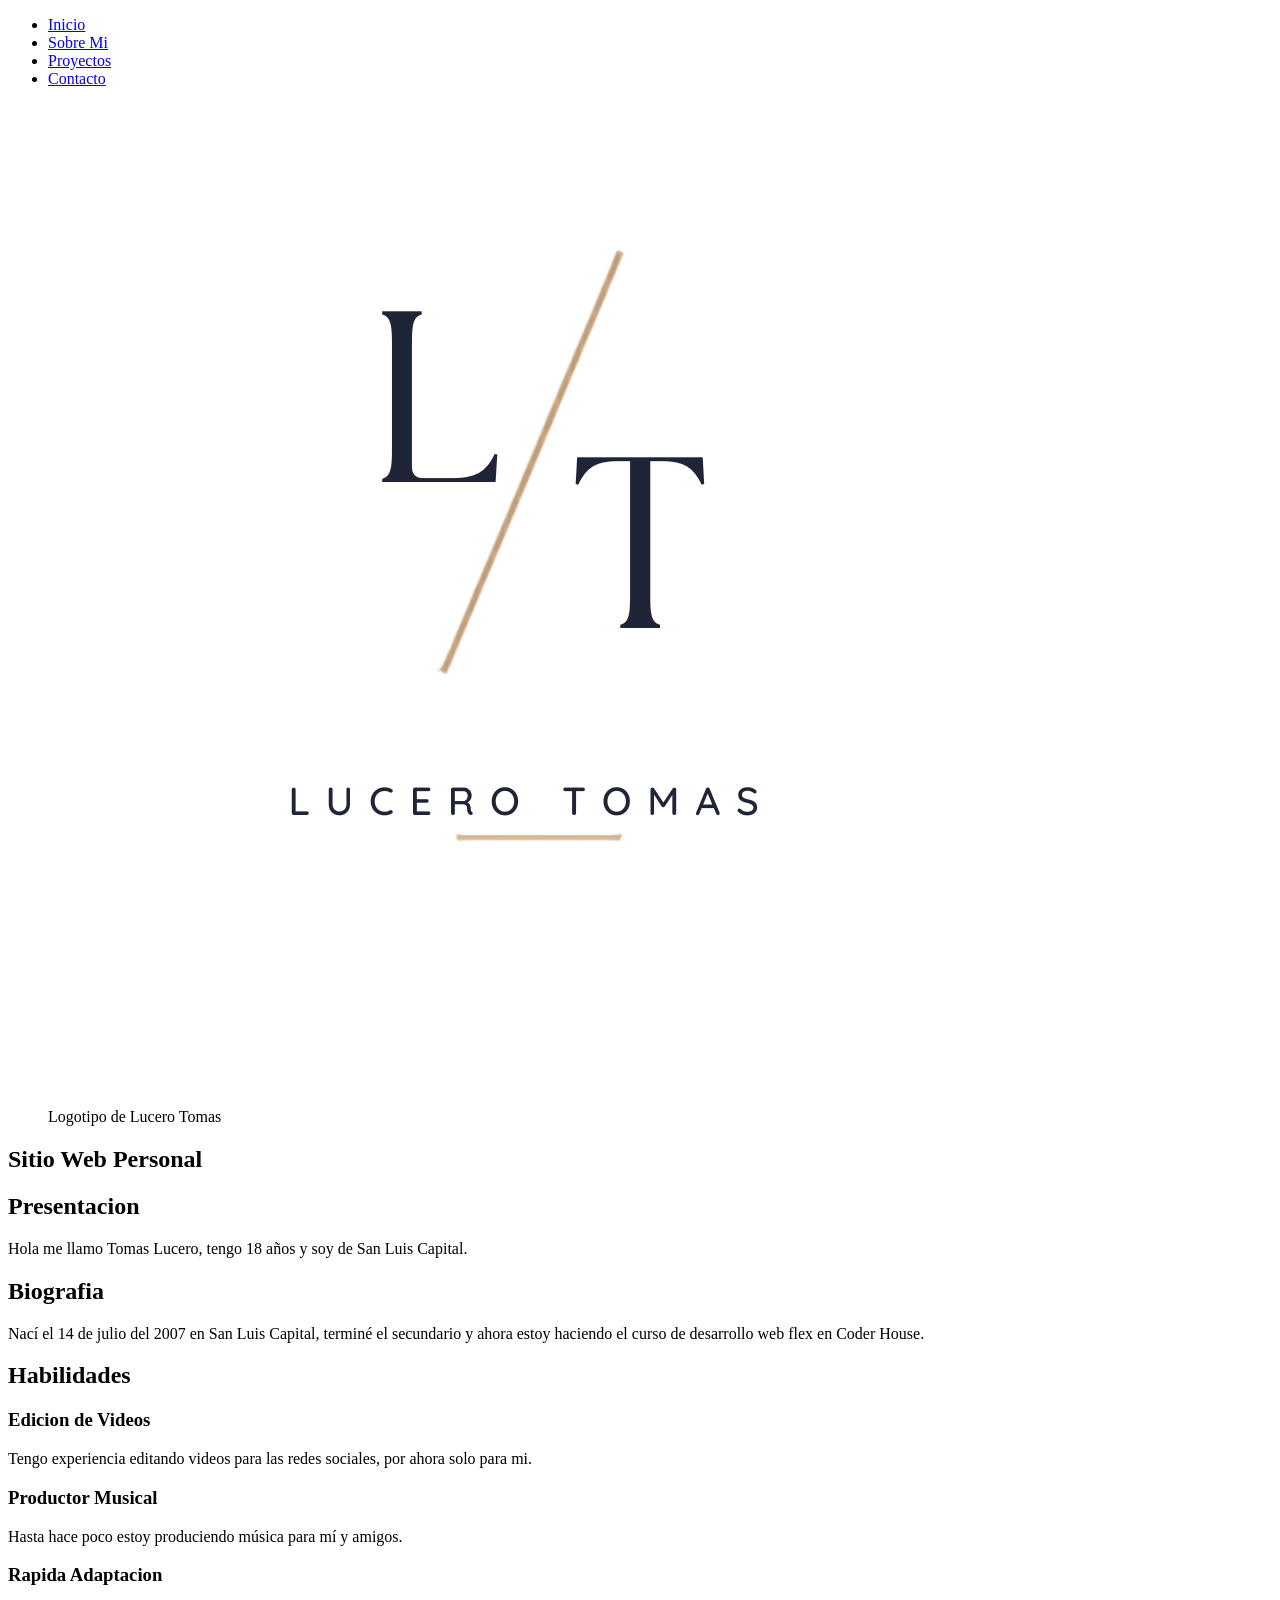
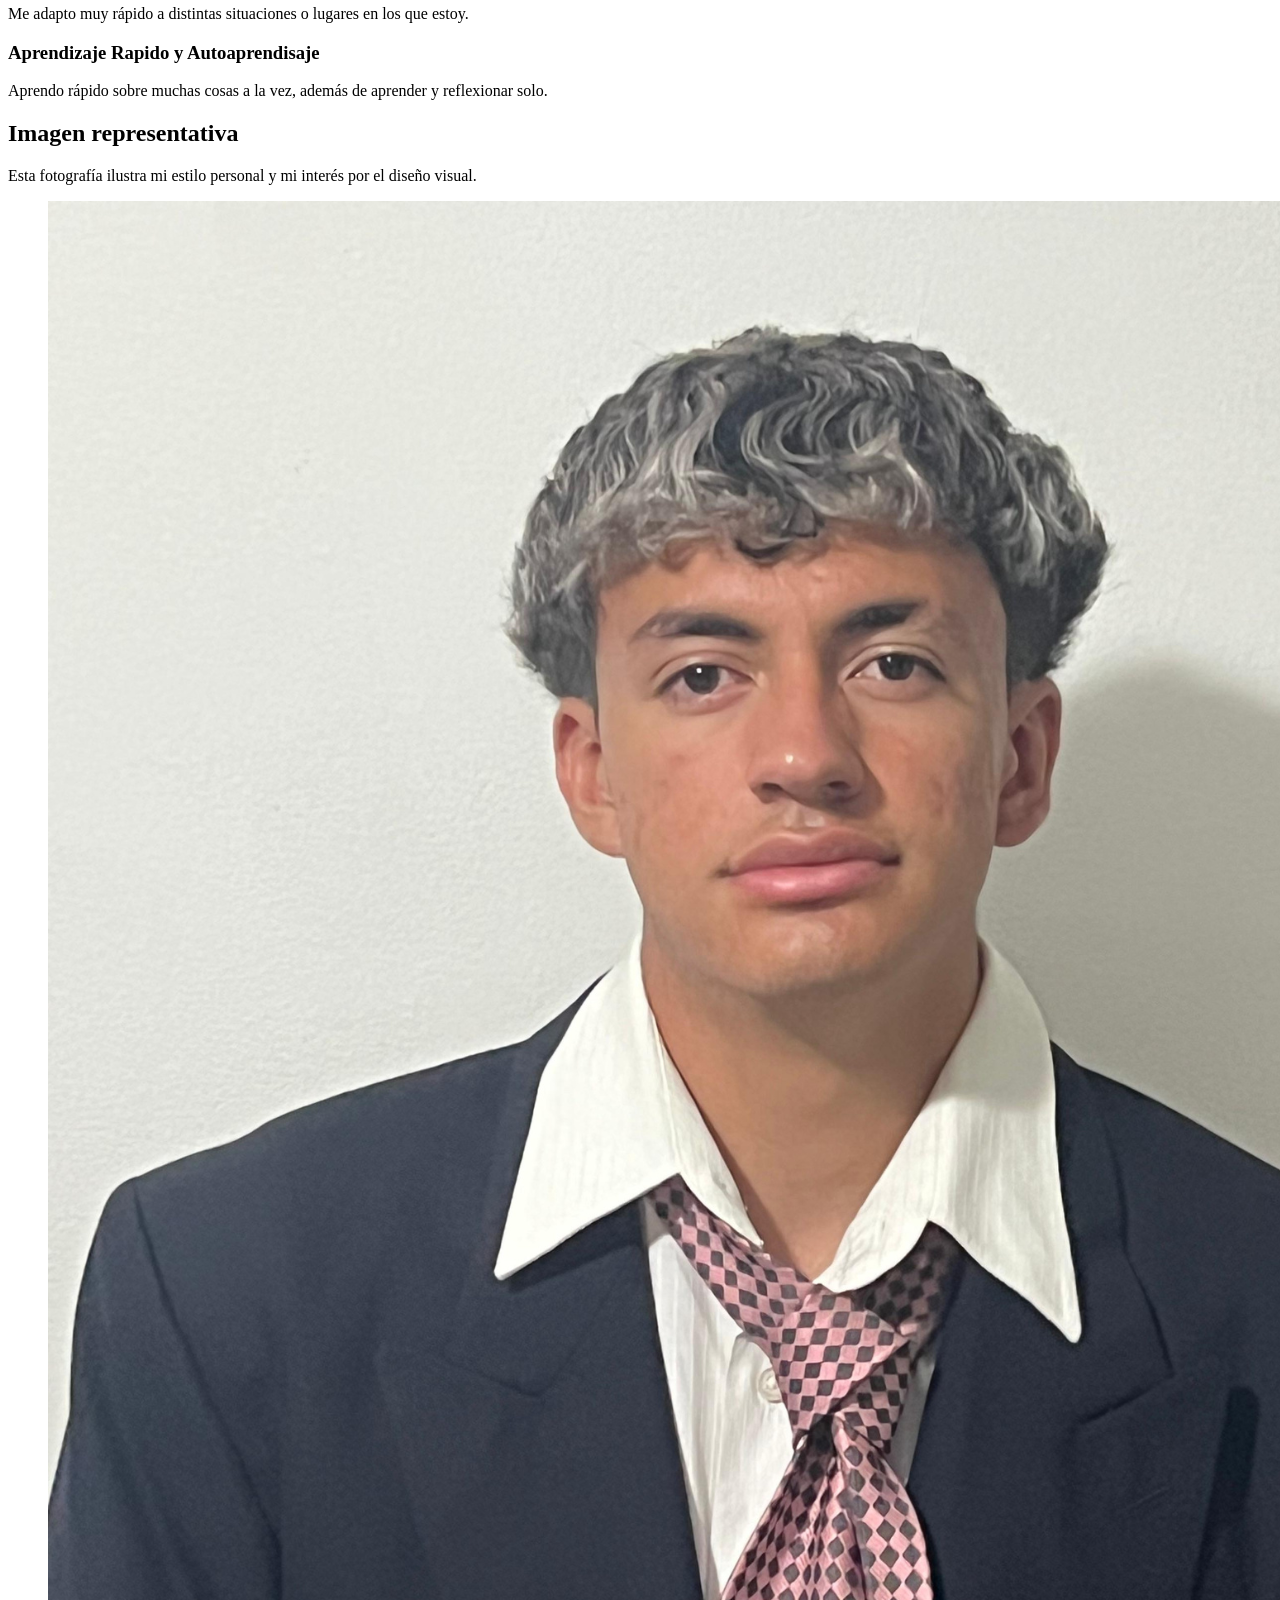
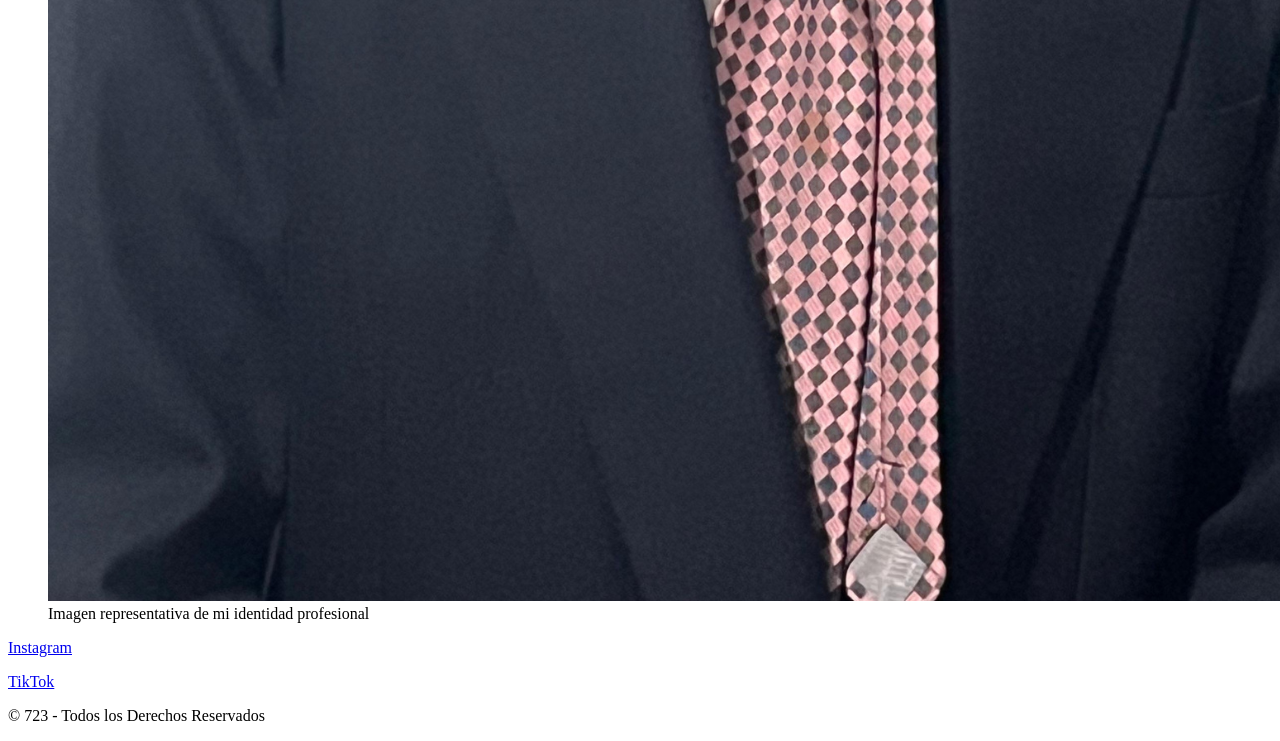
==== index.html @ db15553a "quinto commit" ====
<!DOCTYPE html>
<html lang="en">
<head>
    <meta charset="UTF-8">
    <meta name="viewport" content="width=device-width, initial-scale=1.0">
    <title>Portfolio</title>
    <link rel="stylesheet" href="css/style.css">
</head>
<body>
  <header class="site-header">
    <nav class="site-nav">
      <ul class="nav-list">
        <li><a href="pages/inicio.html">Inicio</a></li>
        <li><a href="pages/sobre-mi.html">Sobre Mi</a></li>
        <li><a href="pages/proyectos.html">Proyectos</a></li>
        <li><a href="pages/contacto.html">Contacto</a></li>
      </ul>
    </nav>
    <figure>
      <img src="assets/L.png" alt="Logotipo de una L y una T con texto Lucero Tomas">
      <figcaption>Logotipo de Lucero Tomas</figcaption>
    </figure>
  </header>
  <main>
    <section class="section section-intro">
      <h1>Sitio Web Personal</h1>
      <article>
        <h2>Presentacion</h2>
        <p>Hola me llamo Tomas Lucero, tengo 18 años y soy de San Luis Capital.</p>
      </article>
    </section>
    <section class="section section-biografia">
      <h2>Biografia</h2>
      <p>Nací el 14 de julio del 2007 en San Luis Capital, terminé el secundario y ahora estoy haciendo el curso de desarrollo web flex en Coder House.</p>
    </section>
    <section class="section section-habilidades">
      <h2>Habilidades</h2>
      <h3>Edicion de Videos</h3>
      <p>Tengo experiencia editando videos para las redes sociales, por ahora solo para mi.</p>
      <h3>Productor Musical</h3>
      <p>Hasta hace poco estoy produciendo música para mí y amigos.</p>
      <h3>Rapida Adaptacion</h3>
      <p>Me adapto muy rápido a distintas situaciones o lugares en los que estoy.</p>
      <h3>Aprendizaje Rapido y Autoaprendisaje</h3>
      <p>Aprendo rápido sobre muchas cosas a la vez, además de aprender y reflexionar solo.</p>
    </section>
    <section class="section section-image">
      <article>
        <h2>Imagen representativa</h2>
        <p>Esta fotografía ilustra mi estilo personal y mi interés por el diseño visual.</p>
      </article>
      <figure>
        <img src="assets/Black and White Minimalist Corporate Resume (1).png" alt="Fotografía representativa de perfil profesional">
        <figcaption>Imagen representativa de mi identidad profesional</figcaption>
      </figure>
    </section>
  </main>
  <footer>
    <p><a href="https://www.instagram.com/tomillucero/" target="_blank">Instagram</a></p>
    <p><a href="https://www.tiktok.com/@zeetaka_" target="_blank">TikTok</a></p>
    <p>&copy; 723 - Todos los Derechos Reservados</p>
  </footer>
</body>
</html>
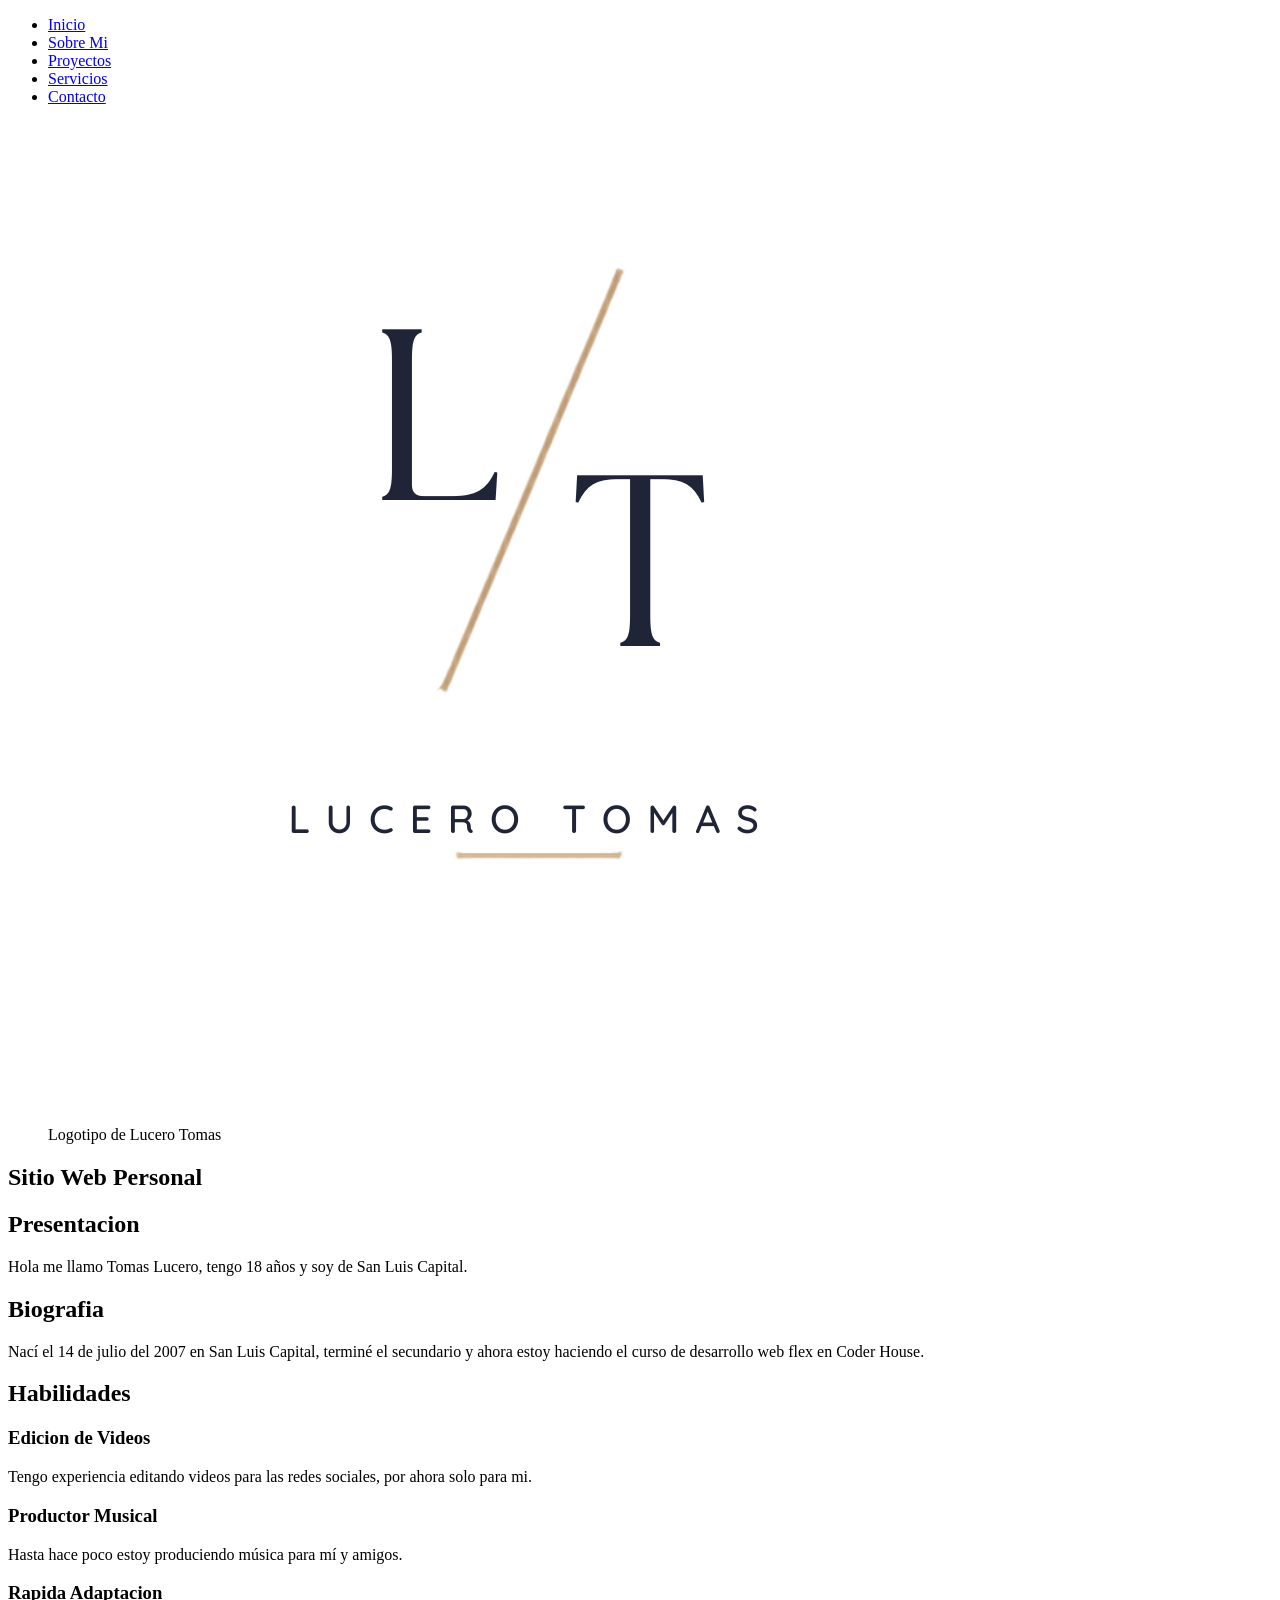
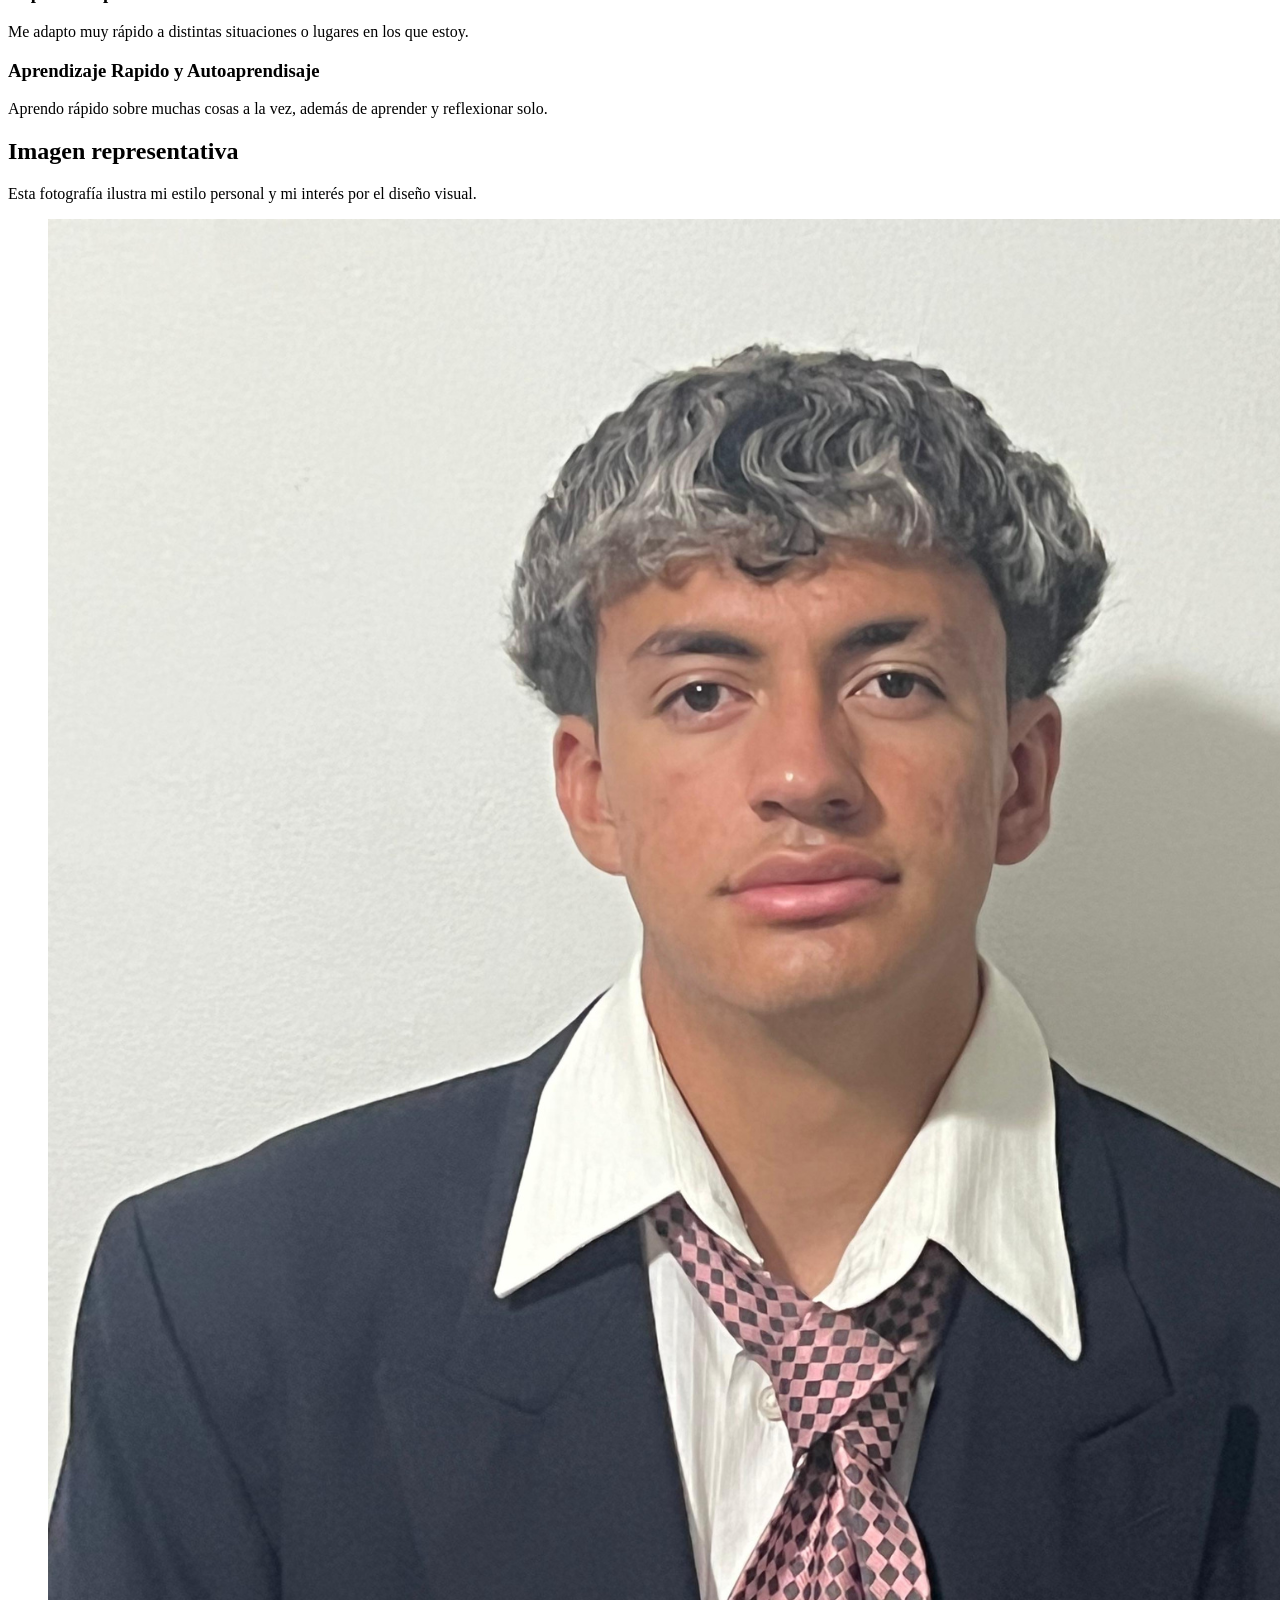
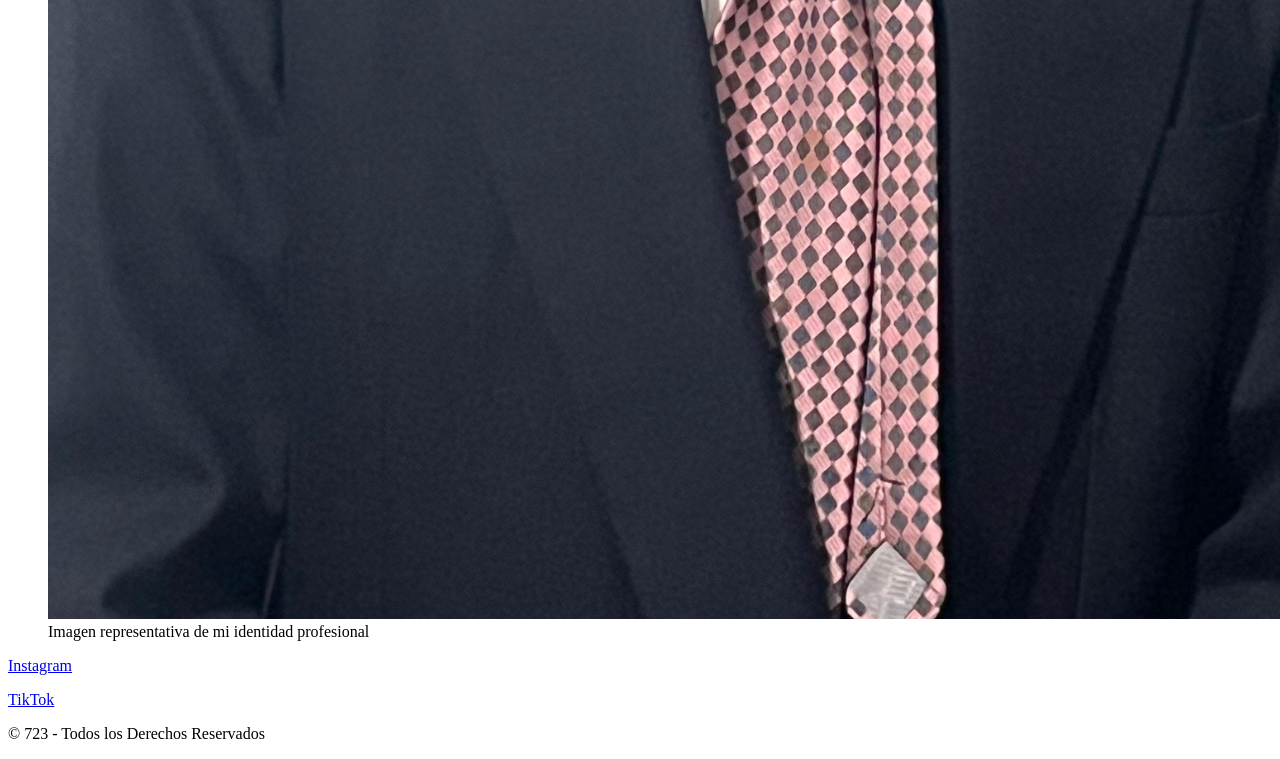
==== commit f248578e: "Sexto commit" ====
--- a/index.html
+++ b/index.html
@@ -1,5 +1,5 @@
 <!DOCTYPE html>
-<html lang="en">
+<html lang="es">
 <head>
     <meta charset="UTF-8">
     <meta name="viewport" content="width=device-width, initial-scale=1.0">
@@ -13,6 +13,7 @@
         <li><a href="pages/inicio.html">Inicio</a></li>
         <li><a href="pages/sobre-mi.html">Sobre Mi</a></li>
         <li><a href="pages/proyectos.html">Proyectos</a></li>
+        <li><a href="pages/servicios.html">Servicios</a></li>
         <li><a href="pages/contacto.html">Contacto</a></li>
       </ul>
     </nav>
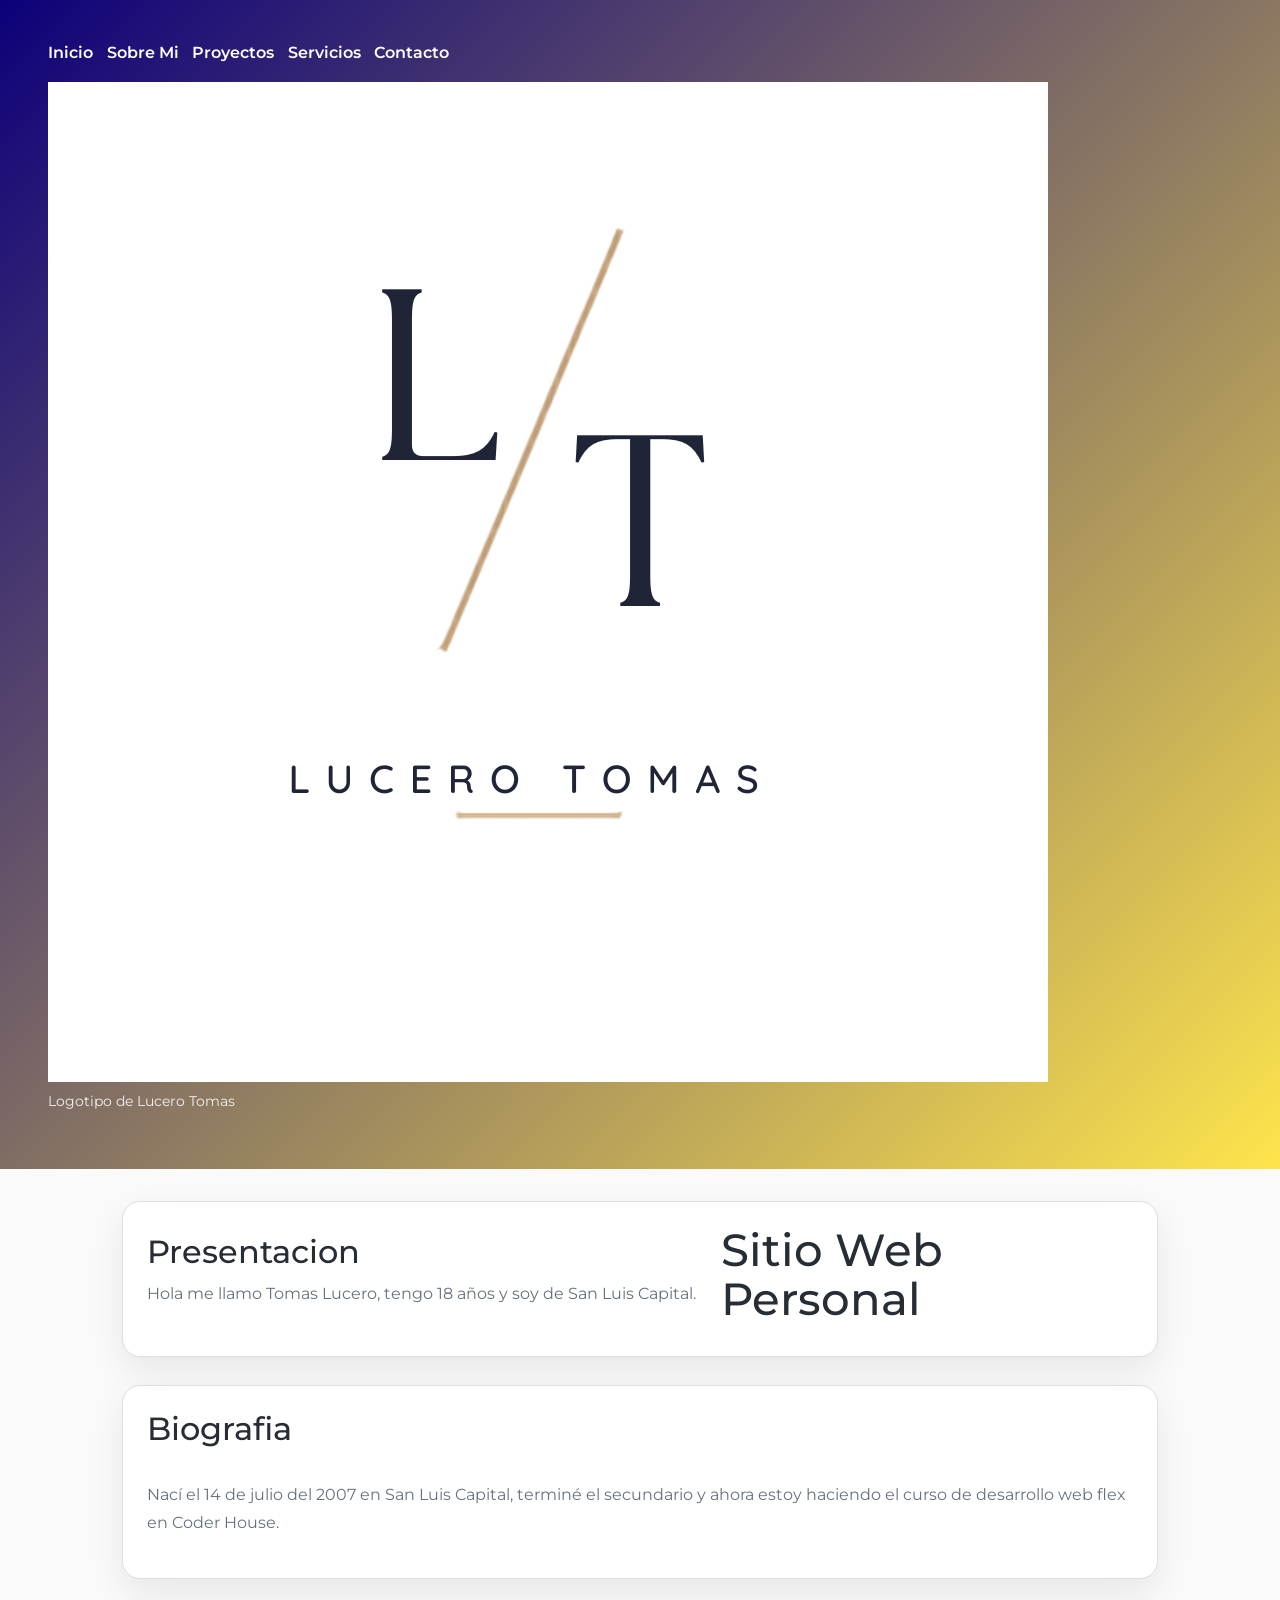
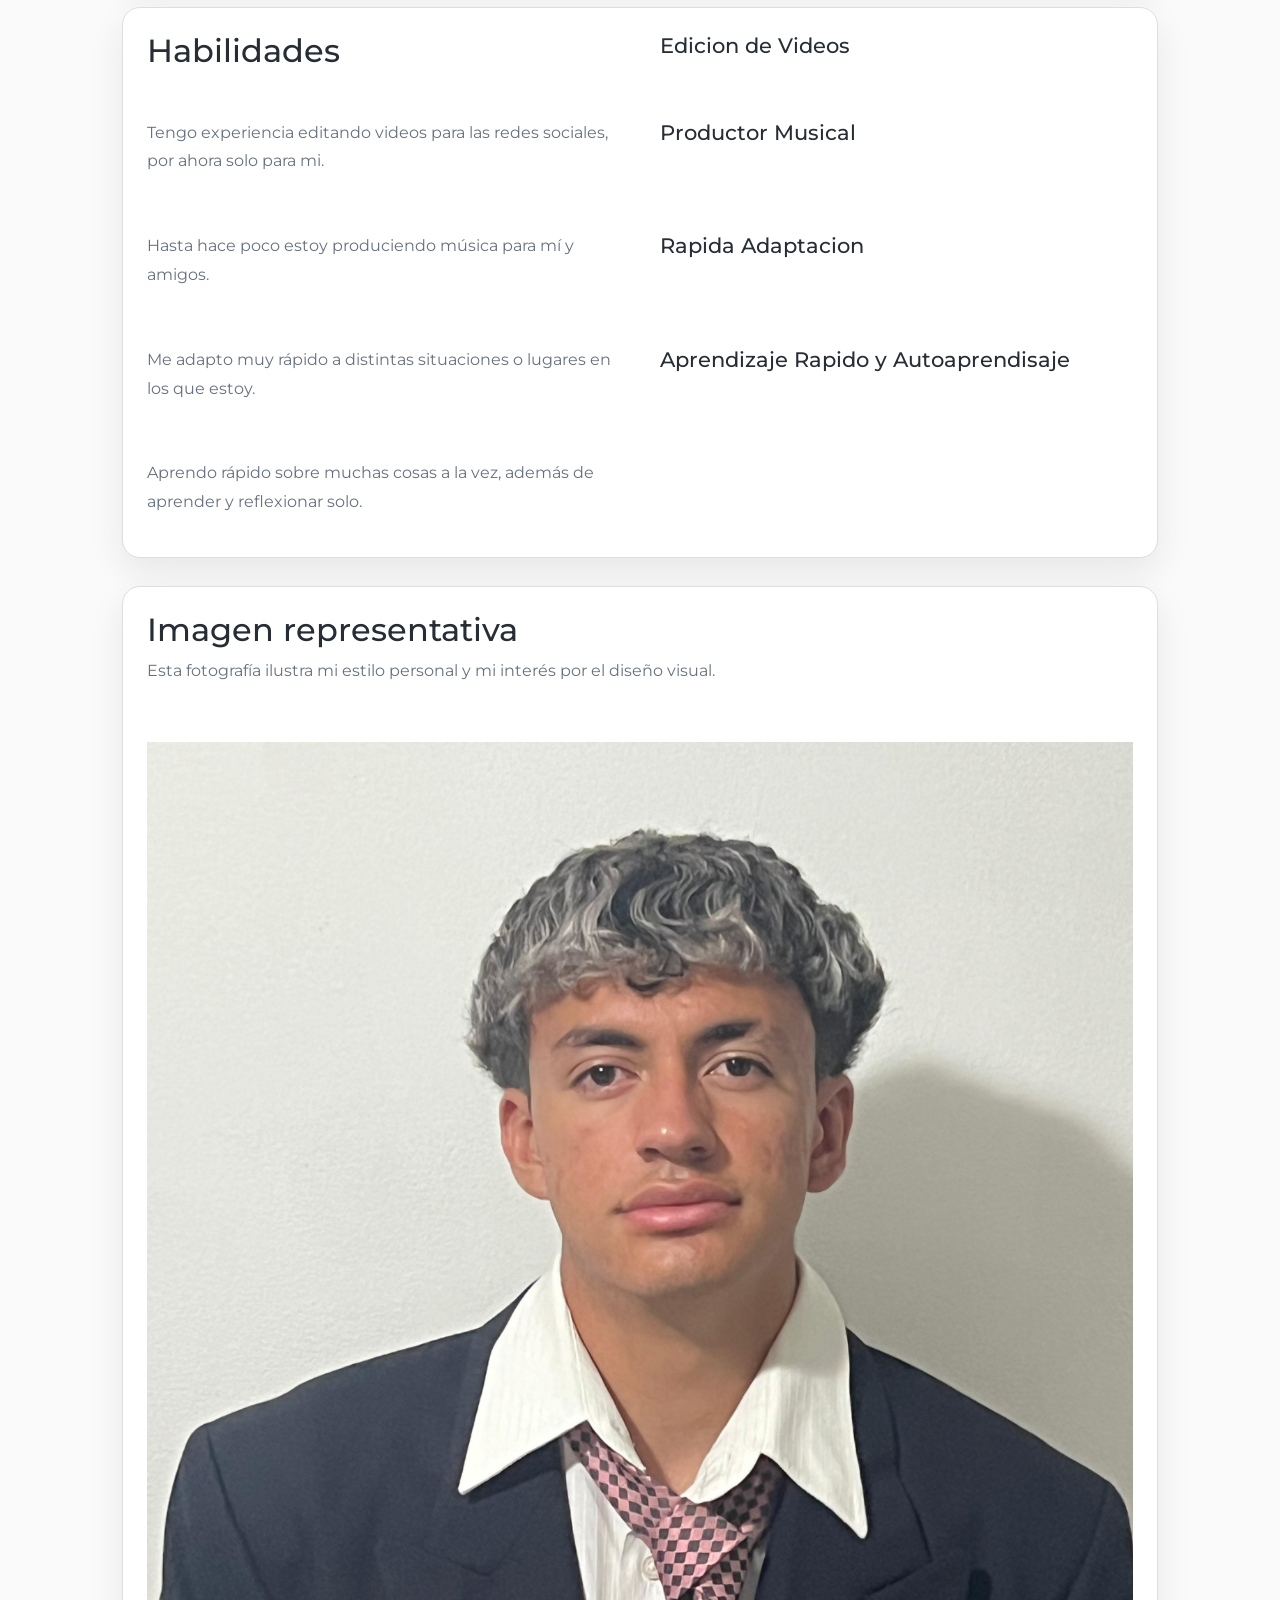
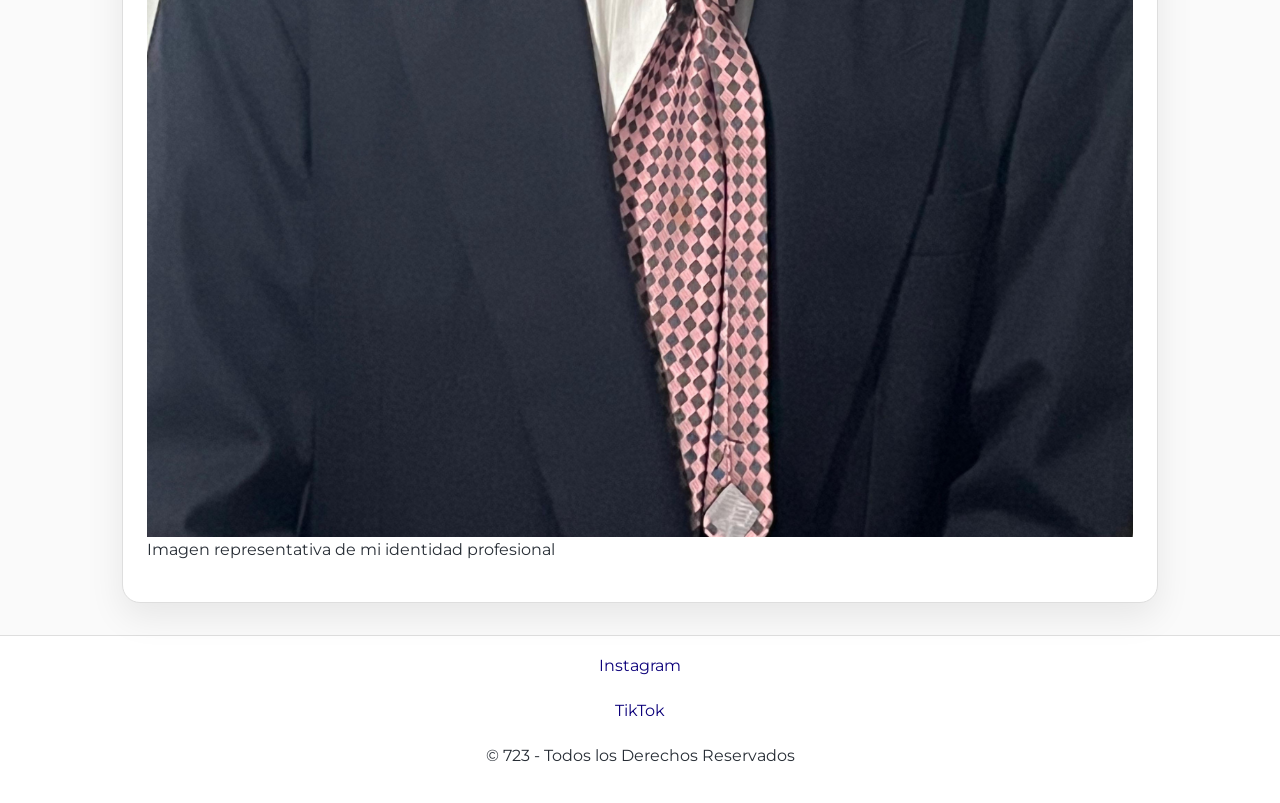
==== commit 96487629: "pseudoclases y bootstrap" ====
--- a/index.html
+++ b/index.html
@@ -4,9 +4,14 @@
     <meta charset="UTF-8">
     <meta name="viewport" content="width=device-width, initial-scale=1.0">
     <title>Portfolio</title>
+    <!--BOOTSTRAP-->
+    <link href="https://cdn.jsdelivr.net/npm/bootstrap@5.3.8/dist/css/bootstrap.min.css" rel="stylesheet" integrity="sha384-sRIl4kxILFvY47J16cr9ZwB07vP4J8+LH7qKQnuqkuIAvNWLzeN8tE5YBujZqJLB" crossorigin="anonymous">
+    <!--CSS-->
     <link rel="stylesheet" href="css/style.css">
 </head>
 <body>
+  <!--BOOTSTRAP-->
+  <script src="https://cdn.jsdelivr.net/npm/bootstrap@5.3.8/dist/js/bootstrap.bundle.min.js" integrity="sha384-FKyoEForCGlyvwx9Hj09JcYn3nv7wiPVlz7YYwJrWVcXK/BmnVDxM+D2scQbITxI" crossorigin="anonymous"></script>
   <header class="site-header">
     <nav class="site-nav">
       <ul class="nav-list">
--- a/css/style.css
+++ b/css/style.css
@@ -0,0 +1,272 @@
+﻿@import url('https://fonts.googleapis.com/css2?family=Montserrat:ital,wght@0,100..900;1,100..900&display=swap');
+
+* {
+    margin: 0;
+    padding: 0;
+    box-sizing: border-box;
+}
+
+:root {
+    --primary-color: hsl(246, 100%, 24%);
+    --secondary-color: hsl(51, 100%, 65%);
+    --bg-light: hsl(0, 0%, 98%);
+    --bg-surface: hsl(0, 0%, 100%);
+    --text-color: hsl(214, 15%, 18%);
+    --muted-text: hsl(214, 11%, 45%);
+    --border-color: hsl(0, 0%, 87%);
+    --shadow-color: rgba(0, 0, 0, 0.08);
+}
+
+html,
+body {
+    min-height: 100%;
+    font-family: "Montserrat", sans-serif;
+    background-color: var(--bg-light);
+    color: var(--text-color);
+}
+
+body {
+    line-height: 1.6;
+}
+
+p {
+    font-size: 1rem;
+    line-height: 1.8;
+    margin: 0 0 1rem;
+}
+
+img {
+    max-width: 100%;
+    height: auto;
+    display: block;
+}
+
+a {
+    color: var(--primary-color);
+    text-decoration: none;
+}
+
+.site-header {
+    display: flex;
+    flex-wrap: wrap;
+    align-items: center;
+    justify-content: space-between;
+    gap: 1rem;
+    background: linear-gradient(135deg, var(--primary-color), var(--secondary-color));
+    color: white;
+    padding: 1.5rem;
+}
+
+.site-header figure {
+    width: min(240px, 100%);
+}
+
+.site-header figcaption {
+    margin-top: 0.5rem;
+    font-size: 0.9rem;
+    color: rgba(255, 255, 255, 0.9);
+}
+
+.site-nav {
+    flex: 1 1 240px;
+}
+
+.site-nav .nav-list {
+    display: flex;
+    flex-wrap: wrap;
+    gap: 0.85rem;
+    list-style: none;
+    margin: 0;
+    padding: 0;
+}
+
+.site-nav .nav-list a {
+    color: white;
+    font-weight: 600;
+}
+
+main {
+    width: min(1100px, 100%);
+    margin: 0 auto;
+    padding: 1.5rem;
+    display: flex;
+    flex-direction: column;
+    gap: 1.75rem;
+}
+
+.section {
+    display: flex;
+    flex-direction: column;
+    gap: 1.5rem;
+    background-color: var(--bg-surface);
+    border: 1px solid var(--border-color);
+    border-radius: 18px;
+    box-shadow: 0 14px 35px var(--shadow-color);
+    padding: 1.5rem;
+}
+
+.section h1,
+.section h2,
+.section h3,
+.section h4,
+.section h5,
+.section h6 {
+    margin-top: 0;
+}
+
+.section h1 {
+    font-size: clamp(2rem, 4vw, 2.8rem);
+    line-height: 1.1;
+}
+
+.section h2 {
+    font-size: clamp(1.4rem, 2.5vw, 2rem);
+    line-height: 1.2;
+}
+
+.section h3 {
+    font-size: 1.3rem;
+    line-height: 1.3;
+}
+
+.section p {
+    color: var(--muted-text);
+}
+
+.section-intro,
+.section-sobre-mi {
+    display: grid;
+    gap: 1.5rem;
+    grid-template-areas:
+        "heading"
+        "intro";
+}
+
+.section-intro h1,
+.section-sobre-mi article h1 {
+    grid-area: heading;
+}
+
+.section-intro article,
+.section-sobre-mi article {
+    grid-area: intro;
+}
+
+.section-sobre-mi {
+    grid-template-areas:
+        "text"
+        "image";
+}
+
+.section-sobre-mi figure {
+    grid-area: image;
+}
+
+.section-image {
+    display: flex;
+    flex-wrap: wrap;
+    gap: 2.5rem;
+    align-items: center;
+}
+
+.section-image article,
+.section-image figure {
+    flex: 1 1 min(260px, 100%);
+}
+
+.section-habilidades {
+    display: grid;
+    gap: 2.5rem;
+}
+
+.section-habilidades h3 {
+    margin-bottom: 0.35rem;
+}
+
+footer {
+    background-color: var(--bg-surface);
+    border-top: 1px solid var(--border-color);
+    padding: 1rem;
+    text-align: center;
+}
+
+footer a {
+    color: var(--primary-color);
+}
+
+@media (min-width: 768px) {
+    .site-header {
+        padding: 2rem;
+    }
+
+    .site-nav .nav-list {
+        justify-content: flex-start;
+    }
+
+    .section-image {
+        align-items: stretch;
+    }
+}
+
+@media (min-width: 1024px) {
+    main {
+        padding: 2rem;
+    }
+
+    .site-header {
+        padding: 2.5rem 3rem;
+    }
+
+    .site-header figure {
+        width: auto;
+    }
+
+    .section-intro {
+        grid-template-columns: 1.2fr 0.9fr;
+        grid-template-areas: "intro heading";
+        align-items: center;
+    }
+
+    .section-sobre-mi {
+        grid-template-columns: 1.2fr 0.95fr;
+        grid-template-areas: "text image";
+        align-items: center;
+    }
+
+    .section-image {
+        flex-wrap: nowrap;
+    }
+
+    .section-image article,
+    .section-image figure {
+        flex: 1;
+    }
+
+    .section-habilidades {
+        grid-template-columns: repeat(2, minmax(240px, 1fr));
+    }
+
+    .section-proyectos {
+        display: grid;
+        grid-template-columns: 1.2fr 0.8fr;
+        gap: 1.5rem;
+        align-items: center;
+    }
+
+    .section-servicios {
+        display: grid;
+        grid-template-columns: repeat(3, minmax(180px, 1fr));
+        gap: 1rem;
+    }
+
+    .section-contacto {
+        display: grid;
+        grid-template-columns: 1fr 1fr;
+        gap: 1.5rem;
+        align-items: center;
+    }
+
+    .section-contacto article {
+        max-width: 100%;
+    }
+}
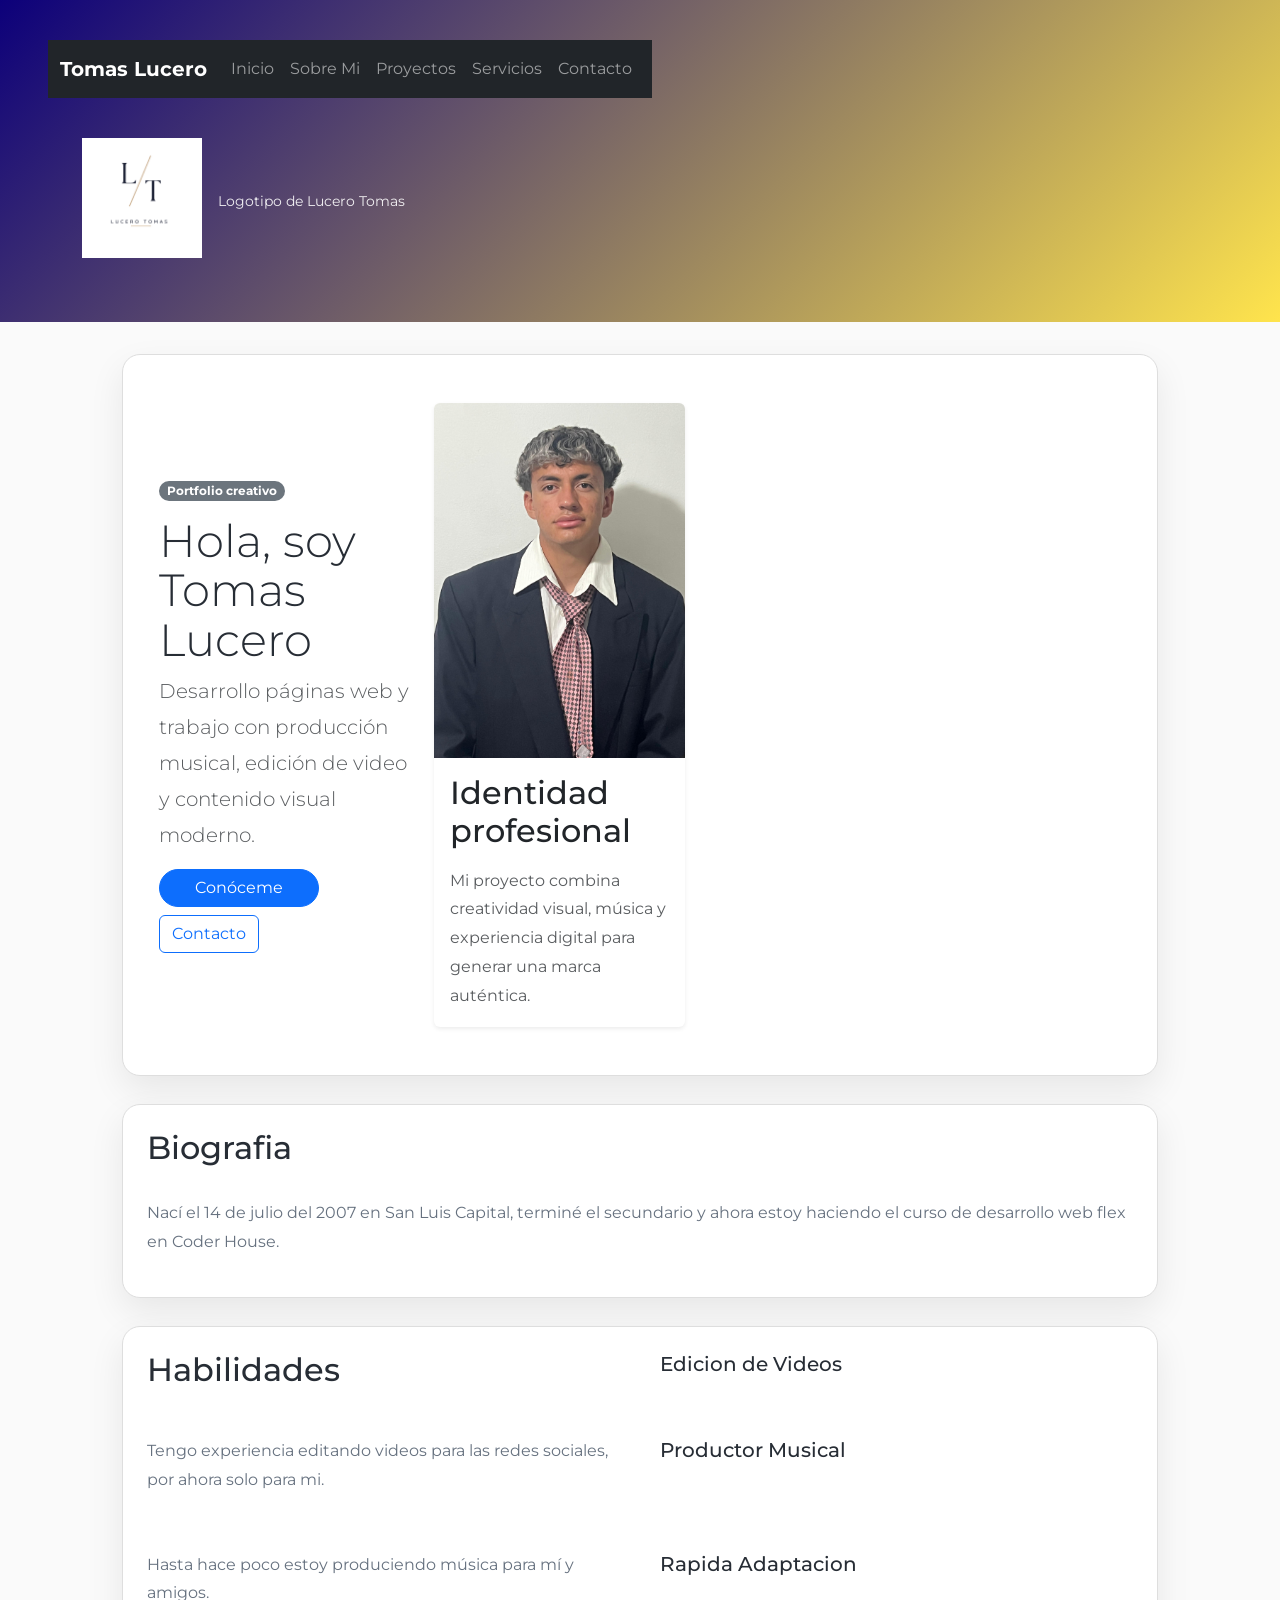
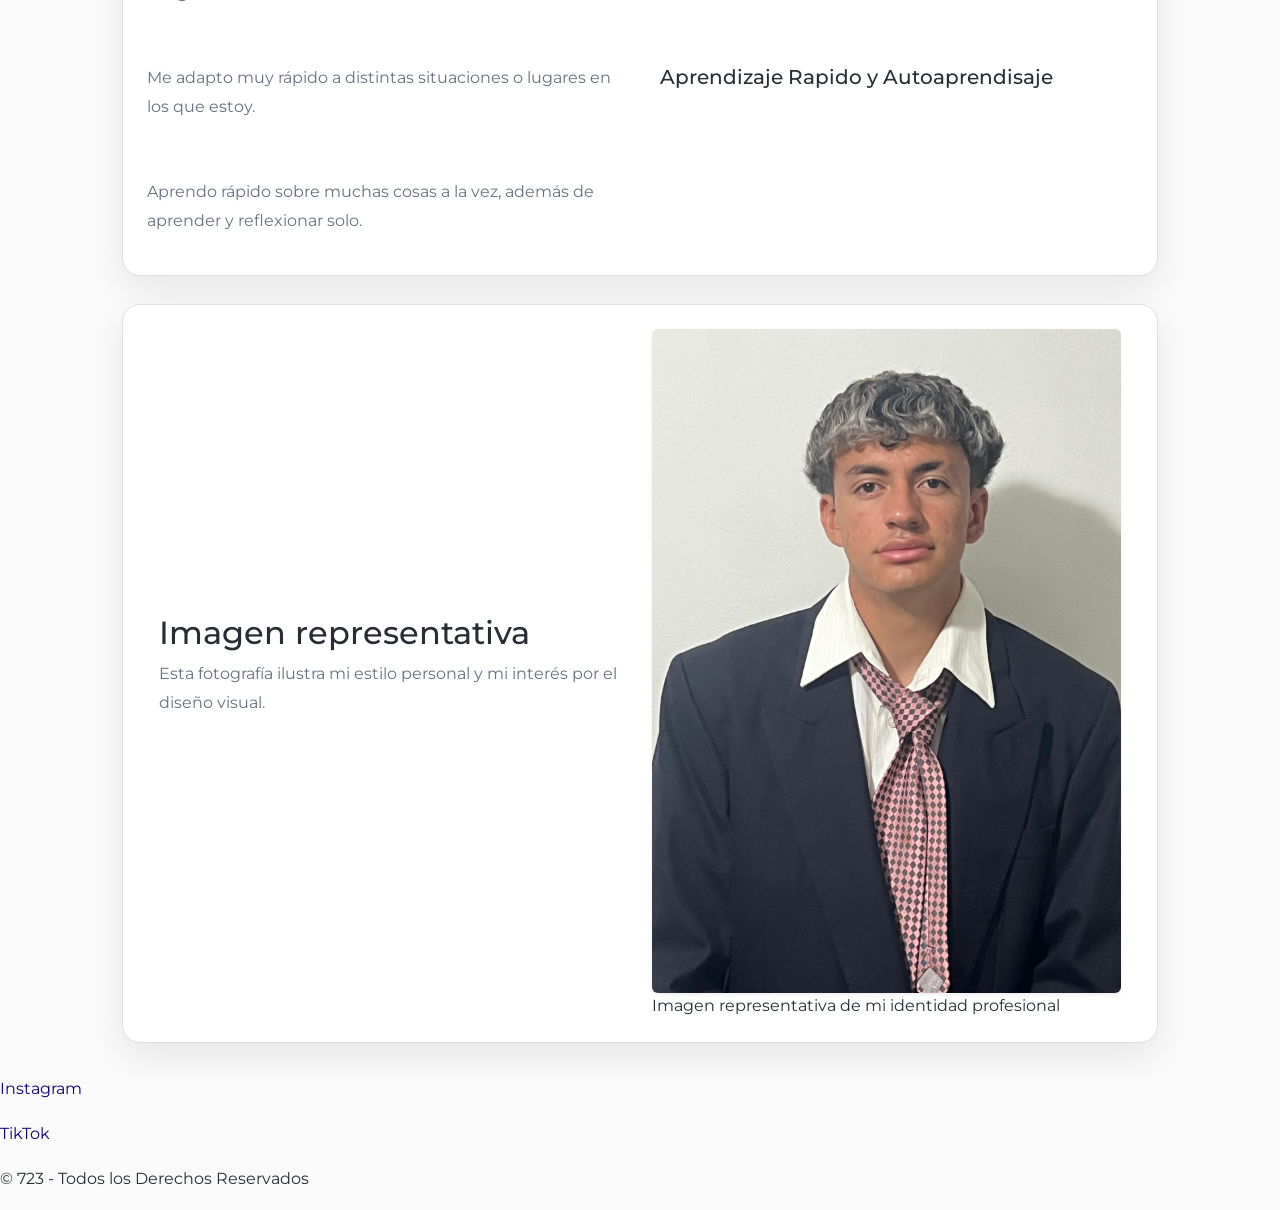
==== commit 7f24fd14: "pseudoclases y bootstrap 1" ====
--- a/index.html
+++ b/index.html
@@ -10,30 +10,55 @@
     <link rel="stylesheet" href="css/style.css">
 </head>
 <body>
-  <!--BOOTSTRAP-->
-  <script src="https://cdn.jsdelivr.net/npm/bootstrap@5.3.8/dist/js/bootstrap.bundle.min.js" integrity="sha384-FKyoEForCGlyvwx9Hj09JcYn3nv7wiPVlz7YYwJrWVcXK/BmnVDxM+D2scQbITxI" crossorigin="anonymous"></script>
   <header class="site-header">
-    <nav class="site-nav">
-      <ul class="nav-list">
-        <li><a href="pages/inicio.html">Inicio</a></li>
-        <li><a href="pages/sobre-mi.html">Sobre Mi</a></li>
-        <li><a href="pages/proyectos.html">Proyectos</a></li>
-        <li><a href="pages/servicios.html">Servicios</a></li>
-        <li><a href="pages/contacto.html">Contacto</a></li>
-      </ul>
+    <nav class="navbar navbar-expand-lg navbar-dark bg-dark">
+      <div class="container">
+        <a class="navbar-brand fw-bold" href="index.html">Tomas Lucero</a>
+        <button class="navbar-toggler" type="button" data-bs-toggle="collapse" data-bs-target="#navbarNav" aria-controls="navbarNav" aria-expanded="false" aria-label="Alternar navegación">
+          <span class="navbar-toggler-icon"></span>
+        </button>
+        <div class="collapse navbar-collapse" id="navbarNav">
+          <ul class="navbar-nav ms-auto">
+            <li class="nav-item"><a class="nav-link" href="pages/inicio.html">Inicio</a></li>
+            <li class="nav-item"><a class="nav-link" href="pages/sobre-mi.html">Sobre Mi</a></li>
+            <li class="nav-item"><a class="nav-link" href="pages/proyectos.html">Proyectos</a></li>
+            <li class="nav-item"><a class="nav-link" href="pages/servicios.html">Servicios</a></li>
+            <li class="nav-item"><a class="nav-link" href="pages/contacto.html">Contacto</a></li>
+          </ul>
+        </div>
+      </div>
     </nav>
-    <figure>
-      <img src="assets/L.png" alt="Logotipo de una L y una T con texto Lucero Tomas">
-      <figcaption>Logotipo de Lucero Tomas</figcaption>
-    </figure>
+    <div class="container header-brand py-4">
+      <figure class="m-0">
+        <img class="logo-img" src="assets/L.png" alt="Logotipo de una L y una T con texto Lucero Tomas">
+        <figcaption>Logotipo de Lucero Tomas</figcaption>
+      </figure>
+    </div>
   </header>
   <main>
-    <section class="section section-intro">
-      <h1>Sitio Web Personal</h1>
-      <article>
-        <h2>Presentacion</h2>
-        <p>Hola me llamo Tomas Lucero, tengo 18 años y soy de San Luis Capital.</p>
-      </article>
+    <section class="section section-intro py-5">
+      <div class="container">
+        <div class="row align-items-center gy-4">
+          <div class="col-lg-6">
+            <span class="badge rounded-pill bg-secondary mb-3">Portfolio creativo</span>
+            <h1 class="display-5">Hola, soy Tomas Lucero</h1>
+            <p class="lead text-muted">Desarrollo páginas web y trabajo con producción musical, edición de video y contenido visual moderno.</p>
+            <div class="d-flex flex-wrap gap-2">
+              <a href="pages/sobre-mi.html" class="btn btn-primary btn-custom">Conóceme</a>
+              <a href="pages/contacto.html" class="btn btn-outline-primary">Contacto</a>
+            </div>
+          </div>
+          <div class="col-lg-6">
+            <div class="card border-0 shadow-sm">
+              <img src="assets/Black and White Minimalist Corporate Resume (1).png" class="card-img-top rounded-top" alt="Fotografía representativa de perfil profesional">
+              <div class="card-body">
+                <h2 class="card-title">Identidad profesional</h2>
+                <p class="card-text text-muted">Mi proyecto combina creatividad visual, música y experiencia digital para generar una marca auténtica.</p>
+              </div>
+            </div>
+          </div>
+        </div>
+      </div>
     </section>
     <section class="section section-biografia">
       <h2>Biografia</h2>
@@ -50,15 +75,23 @@
       <h3>Aprendizaje Rapido y Autoaprendisaje</h3>
       <p>Aprendo rápido sobre muchas cosas a la vez, además de aprender y reflexionar solo.</p>
     </section>
-    <section class="section section-image">
-      <article>
-        <h2>Imagen representativa</h2>
-        <p>Esta fotografía ilustra mi estilo personal y mi interés por el diseño visual.</p>
-      </article>
-      <figure>
-        <img src="assets/Black and White Minimalist Corporate Resume (1).png" alt="Fotografía representativa de perfil profesional">
-        <figcaption>Imagen representativa de mi identidad profesional</figcaption>
-      </figure>
+    <section class="section section-image py-4">
+      <div class="container">
+        <div class="row align-items-center gy-4">
+          <div class="col-lg-6">
+            <article>
+              <h2>Imagen representativa</h2>
+              <p>Esta fotografía ilustra mi estilo personal y mi interés por el diseño visual.</p>
+            </article>
+          </div>
+          <div class="col-lg-6">
+            <figure class="m-0">
+              <img src="assets/Black and White Minimalist Corporate Resume (1).png" class="img-fluid rounded shadow-sm" alt="Fotografía representativa de perfil profesional">
+              <figcaption>Imagen representativa de mi identidad profesional</figcaption>
+            </figure>
+          </div>
+        </div>
+      </div>
     </section>
   </main>
   <footer>
@@ -66,5 +99,7 @@
     <p><a href="https://www.tiktok.com/@zeetaka_" target="_blank">TikTok</a></p>
     <p>&copy; 723 - Todos los Derechos Reservados</p>
   </footer>
+  <!--BOOTSTRAP-->
+  <script src="https://cdn.jsdelivr.net/npm/bootstrap@5.3.8/dist/js/bootstrap.bundle.min.js" integrity="sha384-FKyoEForCGlyvwx9Hj09JcYn3nv7wiPVlz7YYwJrWVcXK/BmnVDxM+D2scQbITxI" crossorigin="anonymous"></script>
 </body>
 </html>
--- a/css/style.css
+++ b/css/style.css
@@ -125,7 +125,7 @@
 }
 
 .section h3 {
-    font-size: 1.3rem;
+    font-size: 1.25rem;
     line-height: 1.3;
 }
 
@@ -183,18 +183,32 @@
     margin-bottom: 0.35rem;
 }
 
-footer {
-    background-color: var(--bg-surface);
-    border-top: 1px solid var(--border-color);
-    padding: 1rem;
-    text-align: center;
-}
-
-footer a {
-    color: var(--primary-color);
-}
-
-@media (min-width: 768px) {
+    .btn-custom {
+        min-width: 160px;
+        border-radius: 999px;
+    }
+
+    .site-header {
+        background: linear-gradient(135deg, var(--primary-color), var(--secondary-color));
+        color: white;
+    }
+
+    .header-brand figure {
+        display: flex;
+        align-items: center;
+        gap: 1rem;
+    }
+
+    .logo-img {
+        max-width: 120px;
+        height: auto;
+    }
+
+    .card-title {
+        font-size: clamp(1.75rem, 2.5vw, 2rem);
+        margin-bottom: 1rem;
+    }
+
     .site-header {
         padding: 2rem;
     }
@@ -206,7 +220,7 @@
     .section-image {
         align-items: stretch;
     }
-}
+
 
 @media (min-width: 1024px) {
     main {
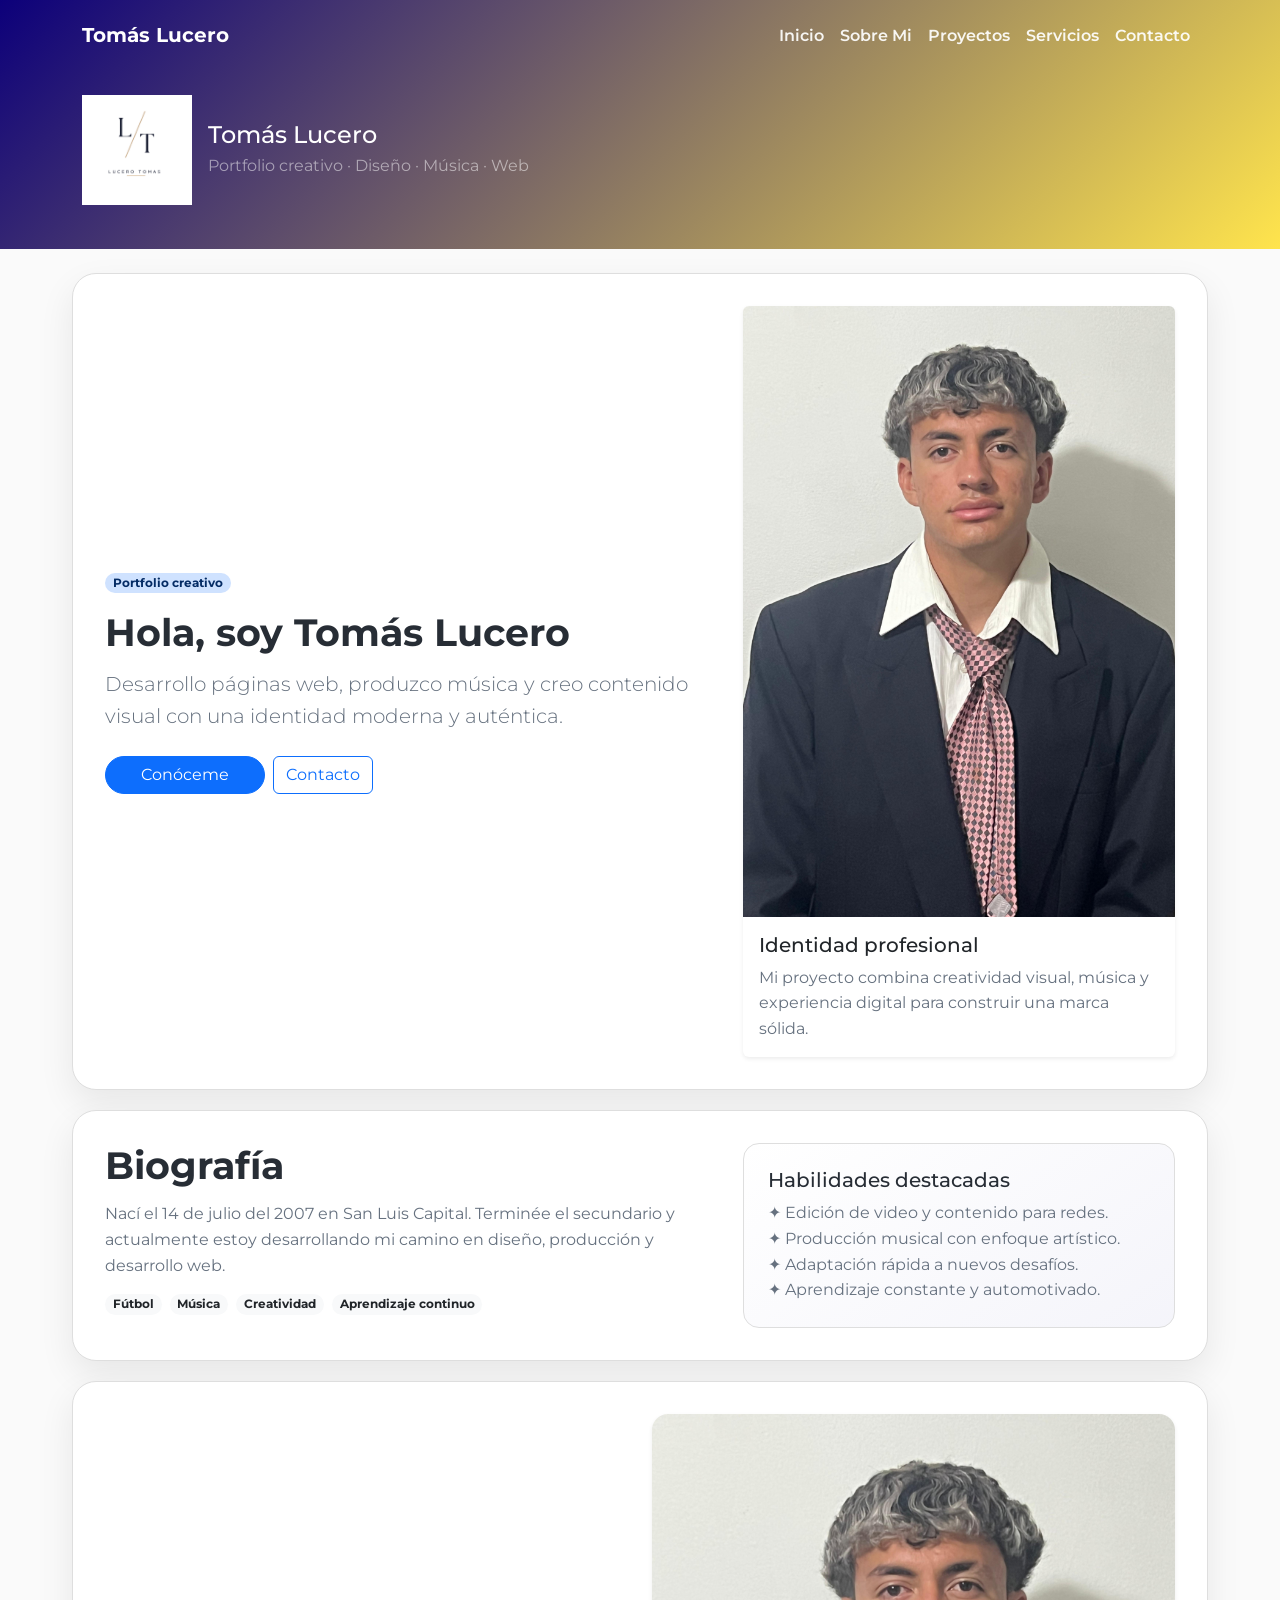
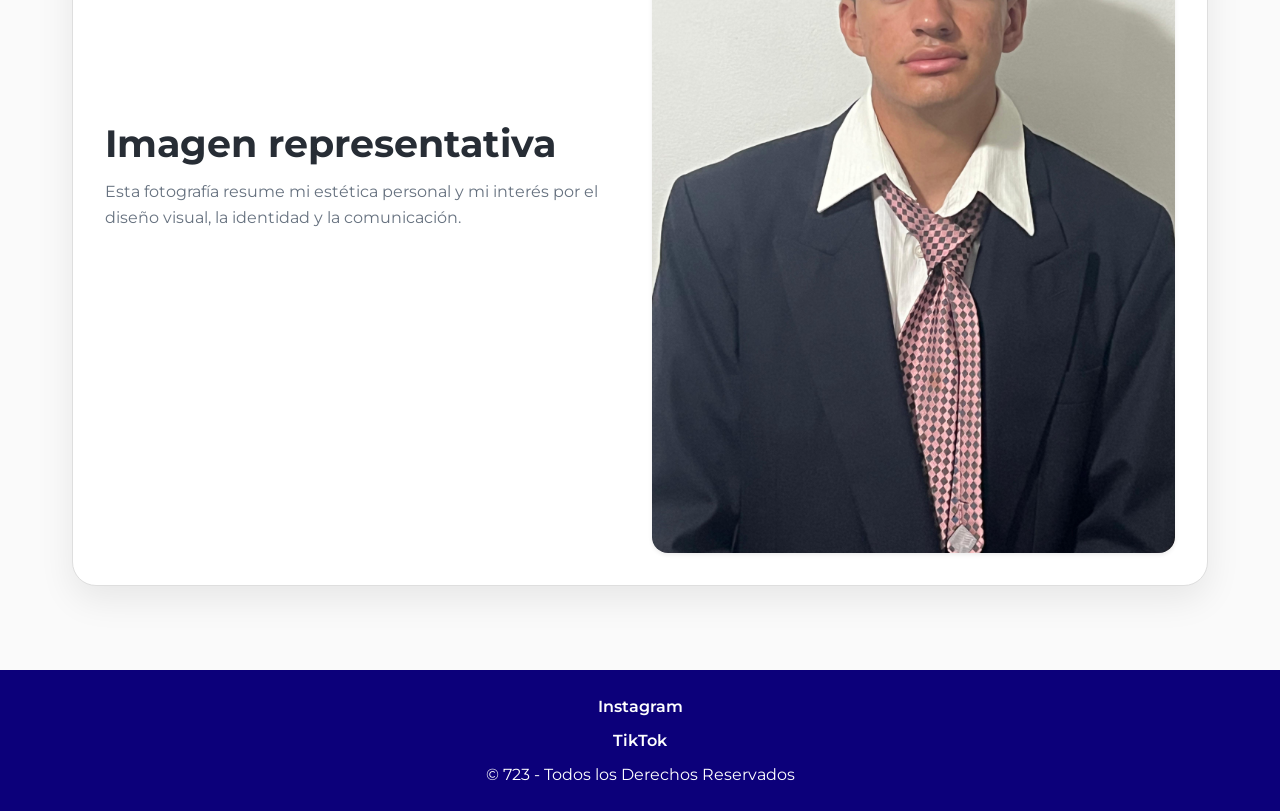
==== commit e9af9854: "feat: add bootstrap navbar and hero layout" ====
--- a/index.html
+++ b/index.html
@@ -1,19 +1,17 @@
 <!DOCTYPE html>
 <html lang="es">
 <head>
-    <meta charset="UTF-8">
-    <meta name="viewport" content="width=device-width, initial-scale=1.0">
-    <title>Portfolio</title>
-    <!--BOOTSTRAP-->
-    <link href="https://cdn.jsdelivr.net/npm/bootstrap@5.3.8/dist/css/bootstrap.min.css" rel="stylesheet" integrity="sha384-sRIl4kxILFvY47J16cr9ZwB07vP4J8+LH7qKQnuqkuIAvNWLzeN8tE5YBujZqJLB" crossorigin="anonymous">
-    <!--CSS-->
-    <link rel="stylesheet" href="css/style.css">
+  <meta charset="UTF-8">
+  <meta name="viewport" content="width=device-width, initial-scale=1.0">
+  <title>Portfolio</title>
+  <link href="https://cdn.jsdelivr.net/npm/bootstrap@5.3.8/dist/css/bootstrap.min.css" rel="stylesheet" integrity="sha384-sRIl4kxILFvY47J16cr9ZwB07vP4J8+LH7qKQnuqkuIAvNWLzeN8tE5YBujZqJLB" crossorigin="anonymous">
+  <link rel="stylesheet" href="css/style.css">
 </head>
 <body>
   <header class="site-header">
-    <nav class="navbar navbar-expand-lg navbar-dark bg-dark">
+    <nav class="navbar navbar-expand-lg navbar-dark">
       <div class="container">
-        <a class="navbar-brand fw-bold" href="index.html">Tomas Lucero</a>
+        <a class="navbar-brand fw-bold" href="index.html">Tomás Lucero</a>
         <button class="navbar-toggler" type="button" data-bs-toggle="collapse" data-bs-target="#navbarNav" aria-controls="navbarNav" aria-expanded="false" aria-label="Alternar navegación">
           <span class="navbar-toggler-icon"></span>
         </button>
@@ -29,77 +27,87 @@
       </div>
     </nav>
     <div class="container header-brand py-4">
-      <figure class="m-0">
-        <img class="logo-img" src="assets/L.png" alt="Logotipo de una L y una T con texto Lucero Tomas">
-        <figcaption>Logotipo de Lucero Tomas</figcaption>
-      </figure>
+      <div class="d-flex flex-column flex-md-row align-items-md-center gap-3">
+        <img class="logo-img" src="assets/L.png" alt="Logotipo de una letra L y T con texto Lucero Tomas">
+        <div>
+          <h1 class="h4 mb-1">Tomás Lucero</h1>
+          <p class="mb-0 text-white-50">Portfolio creativo · Diseño · Música · Web</p>
+        </div>
+      </div>
     </div>
   </header>
+
   <main>
-    <section class="section section-intro py-5">
-      <div class="container">
-        <div class="row align-items-center gy-4">
-          <div class="col-lg-6">
-            <span class="badge rounded-pill bg-secondary mb-3">Portfolio creativo</span>
-            <h1 class="display-5">Hola, soy Tomas Lucero</h1>
-            <p class="lead text-muted">Desarrollo páginas web y trabajo con producción musical, edición de video y contenido visual moderno.</p>
-            <div class="d-flex flex-wrap gap-2">
-              <a href="pages/sobre-mi.html" class="btn btn-primary btn-custom">Conóceme</a>
-              <a href="pages/contacto.html" class="btn btn-outline-primary">Contacto</a>
-            </div>
+    <section class="section">
+      <div class="row align-items-center g-4">
+        <div class="col-lg-7">
+          <span class="badge rounded-pill bg-primary-subtle text-primary-emphasis">Portfolio creativo</span>
+          <h2 class="section-title mt-3">Hola, soy Tomás Lucero</h2>
+          <p class="lead">Desarrollo páginas web, produzco música y creo contenido visual con una identidad moderna y auténtica.</p>
+          <div class="d-flex flex-wrap gap-2 mt-4">
+            <a href="pages/sobre-mi.html" class="btn btn-primary btn-custom">Conóceme</a>
+            <a href="pages/contacto.html" class="btn btn-outline-primary">Contacto</a>
           </div>
-          <div class="col-lg-6">
-            <div class="card border-0 shadow-sm">
-              <img src="assets/Black and White Minimalist Corporate Resume (1).png" class="card-img-top rounded-top" alt="Fotografía representativa de perfil profesional">
-              <div class="card-body">
-                <h2 class="card-title">Identidad profesional</h2>
-                <p class="card-text text-muted">Mi proyecto combina creatividad visual, música y experiencia digital para generar una marca auténtica.</p>
-              </div>
+        </div>
+        <div class="col-lg-5">
+          <div class="card border-0 shadow-sm h-100">
+            <img src="assets/Black and White Minimalist Corporate Resume (1).png" class="card-img-top rounded-top" alt="Fotografía representativa de perfil profesional">
+            <div class="card-body">
+              <h3 class="h5">Identidad profesional</h3>
+              <p class="mb-0">Mi proyecto combina creatividad visual, música y experiencia digital para construir una marca sólida.</p>
             </div>
           </div>
         </div>
       </div>
     </section>
-    <section class="section section-biografia">
-      <h2>Biografia</h2>
-      <p>Nací el 14 de julio del 2007 en San Luis Capital, terminé el secundario y ahora estoy haciendo el curso de desarrollo web flex en Coder House.</p>
-    </section>
-    <section class="section section-habilidades">
-      <h2>Habilidades</h2>
-      <h3>Edicion de Videos</h3>
-      <p>Tengo experiencia editando videos para las redes sociales, por ahora solo para mi.</p>
-      <h3>Productor Musical</h3>
-      <p>Hasta hace poco estoy produciendo música para mí y amigos.</p>
-      <h3>Rapida Adaptacion</h3>
-      <p>Me adapto muy rápido a distintas situaciones o lugares en los que estoy.</p>
-      <h3>Aprendizaje Rapido y Autoaprendisaje</h3>
-      <p>Aprendo rápido sobre muchas cosas a la vez, además de aprender y reflexionar solo.</p>
-    </section>
-    <section class="section section-image py-4">
-      <div class="container">
-        <div class="row align-items-center gy-4">
-          <div class="col-lg-6">
-            <article>
-              <h2>Imagen representativa</h2>
-              <p>Esta fotografía ilustra mi estilo personal y mi interés por el diseño visual.</p>
-            </article>
+
+    <section class="section">
+      <div class="row g-4">
+        <div class="col-lg-7">
+          <h3 class="section-title">Biografía</h3>
+          <p>Nací el 14 de julio del 2007 en San Luis Capital. Terminée el secundario y actualmente estoy desarrollando mi camino en diseño, producción y desarrollo web.</p>
+          <div class="d-flex flex-wrap gap-2 mt-3">
+            <span class="badge rounded-pill bg-light text-dark">Fútbol</span>
+            <span class="badge rounded-pill bg-light text-dark">Música</span>
+            <span class="badge rounded-pill bg-light text-dark">Creatividad</span>
+            <span class="badge rounded-pill bg-light text-dark">Aprendizaje continuo</span>
           </div>
-          <div class="col-lg-6">
-            <figure class="m-0">
-              <img src="assets/Black and White Minimalist Corporate Resume (1).png" class="img-fluid rounded shadow-sm" alt="Fotografía representativa de perfil profesional">
-              <figcaption>Imagen representativa de mi identidad profesional</figcaption>
-            </figure>
+        </div>
+        <div class="col-lg-5">
+          <div class="info-card p-4 rounded-4">
+            <h4 class="h5">Habilidades destacadas</h4>
+            <ul class="list-unstyled mb-0">
+              <li>✦ Edición de video y contenido para redes.</li>
+              <li>✦ Producción musical con enfoque artístico.</li>
+              <li>✦ Adaptación rápida a nuevos desafíos.</li>
+              <li>✦ Aprendizaje constante y automotivado.</li>
+            </ul>
           </div>
         </div>
       </div>
     </section>
+
+    <section class="section">
+      <div class="row align-items-center g-4">
+        <div class="col-lg-6">
+          <h3 class="section-title">Imagen representativa</h3>
+          <p>Esta fotografía resume mi estética personal y mi interés por el diseño visual, la identidad y la comunicación.</p>
+        </div>
+        <div class="col-lg-6">
+          <figure class="m-0">
+            <img src="assets/Black and White Minimalist Corporate Resume (1).png" class="img-fluid rounded-4 shadow-sm" alt="Fotografía representativa de perfil profesional">
+          </figure>
+        </div>
+      </div>
+    </section>
   </main>
-  <footer>
-    <p><a href="https://www.instagram.com/tomillucero/" target="_blank">Instagram</a></p>
-    <p><a href="https://www.tiktok.com/@zeetaka_" target="_blank">TikTok</a></p>
-    <p>&copy; 723 - Todos los Derechos Reservados</p>
+
+  <footer class="footer">
+    <p class="mb-2"><a href="https://www.instagram.com/tomillucero/" target="_blank">Instagram</a></p>
+    <p class="mb-2"><a href="https://www.tiktok.com/@zeetaka_" target="_blank">TikTok</a></p>
+    <p class="mb-0">&copy; 723 - Todos los Derechos Reservados</p>
   </footer>
-  <!--BOOTSTRAP-->
+
   <script src="https://cdn.jsdelivr.net/npm/bootstrap@5.3.8/dist/js/bootstrap.bundle.min.js" integrity="sha384-FKyoEForCGlyvwx9Hj09JcYn3nv7wiPVlz7YYwJrWVcXK/BmnVDxM+D2scQbITxI" crossorigin="anonymous"></script>
 </body>
 </html>
--- a/css/style.css
+++ b/css/style.css
@@ -1,286 +1,159 @@
-﻿@import url('https://fonts.googleapis.com/css2?family=Montserrat:ital,wght@0,100..900;1,100..900&display=swap');
+﻿@import url('https://fonts.googleapis.com/css2?family=Montserrat:wght@400;500;600;700;800&display=swap');
 
 * {
-    margin: 0;
-    padding: 0;
-    box-sizing: border-box;
+  box-sizing: border-box;
+  margin: 0;
+  padding: 0;
 }
 
 :root {
-    --primary-color: hsl(246, 100%, 24%);
-    --secondary-color: hsl(51, 100%, 65%);
-    --bg-light: hsl(0, 0%, 98%);
-    --bg-surface: hsl(0, 0%, 100%);
-    --text-color: hsl(214, 15%, 18%);
-    --muted-text: hsl(214, 11%, 45%);
-    --border-color: hsl(0, 0%, 87%);
-    --shadow-color: rgba(0, 0, 0, 0.08);
+  --primary-color: hsl(246, 100%, 24%);
+  --secondary-color: hsl(51, 100%, 65%);
+  --bg-light: hsl(0, 0%, 98%);
+  --bg-surface: hsl(0, 0%, 100%);
+  --text-color: hsl(214, 15%, 18%);
+  --muted-text: hsl(214, 11%, 45%);
+  --border-color: hsl(0, 0%, 87%);
+  --shadow-color: rgba(0, 0, 0, 0.08);
 }
 
 html,
 body {
-    min-height: 100%;
-    font-family: "Montserrat", sans-serif;
-    background-color: var(--bg-light);
-    color: var(--text-color);
+  min-height: 100%;
+  font-family: "Montserrat", sans-serif;
+  background-color: var(--bg-light);
+  color: var(--text-color);
 }
 
 body {
-    line-height: 1.6;
-}
-
-p {
-    font-size: 1rem;
-    line-height: 1.8;
-    margin: 0 0 1rem;
+  line-height: 1.6;
 }
 
 img {
-    max-width: 100%;
-    height: auto;
-    display: block;
+  display: block;
+  max-width: 100%;
+  height: auto;
 }
 
 a {
-    color: var(--primary-color);
-    text-decoration: none;
+  color: var(--primary-color);
+  text-decoration: none;
+}
+
+main {
+  width: min(1200px, 100%);
+  margin: 0 auto;
+  padding: 1rem 1rem 2rem;
 }
 
 .site-header {
-    display: flex;
-    flex-wrap: wrap;
-    align-items: center;
-    justify-content: space-between;
-    gap: 1rem;
-    background: linear-gradient(135deg, var(--primary-color), var(--secondary-color));
-    color: white;
-    padding: 1.5rem;
+  background: linear-gradient(135deg, var(--primary-color), var(--secondary-color));
+  color: #fff;
+  padding: 0 0 1.25rem;
 }
 
-.site-header figure {
-    width: min(240px, 100%);
+.navbar {
+  padding-top: 0.9rem;
+  padding-bottom: 0.9rem;
 }
 
-.site-header figcaption {
-    margin-top: 0.5rem;
-    font-size: 0.9rem;
-    color: rgba(255, 255, 255, 0.9);
+.navbar-dark .navbar-nav .nav-link {
+  color: rgba(255, 255, 255, 0.92);
+  font-weight: 600;
 }
 
-.site-nav {
-    flex: 1 1 240px;
+.navbar-dark .navbar-nav .nav-link:hover,
+.navbar-dark .navbar-nav .nav-link:focus {
+  color: #fff;
 }
 
-.site-nav .nav-list {
-    display: flex;
-    flex-wrap: wrap;
-    gap: 0.85rem;
-    list-style: none;
-    margin: 0;
-    padding: 0;
+.logo-img {
+  max-width: 110px;
+  height: auto;
 }
 
-.site-nav .nav-list a {
-    color: white;
-    font-weight: 600;
+.header-brand {
+  padding-top: 1rem;
 }
 
-main {
-    width: min(1100px, 100%);
-    margin: 0 auto;
-    padding: 1.5rem;
-    display: flex;
-    flex-direction: column;
-    gap: 1.75rem;
+.header-brand figure {
+  margin: 0;
+}
+
+.header-brand figcaption {
+  margin-top: 0.5rem;
+  color: rgba(255, 255, 255, 0.85);
+  font-size: 0.95rem;
 }
 
 .section {
-    display: flex;
-    flex-direction: column;
-    gap: 1.5rem;
-    background-color: var(--bg-surface);
-    border: 1px solid var(--border-color);
-    border-radius: 18px;
-    box-shadow: 0 14px 35px var(--shadow-color);
-    padding: 1.5rem;
+  background-color: var(--bg-surface);
+  border: 1px solid var(--border-color);
+  border-radius: 24px;
+  box-shadow: 0 14px 35px var(--shadow-color);
+  padding: 1.25rem;
+  margin-bottom: 1.25rem;
 }
 
-.section h1,
-.section h2,
-.section h3,
-.section h4,
-.section h5,
-.section h6 {
-    margin-top: 0;
+.section-title {
+  font-size: clamp(1.6rem, 2.8vw, 2.2rem);
+  font-weight: 700;
+  line-height: 1.2;
+  margin-bottom: 0.75rem;
 }
 
-.section h1 {
-    font-size: clamp(2rem, 4vw, 2.8rem);
-    line-height: 1.1;
+.section p,
+.section li {
+  color: var(--muted-text);
 }
 
-.section h2 {
-    font-size: clamp(1.4rem, 2.5vw, 2rem);
-    line-height: 1.2;
+.info-card {
+  background: linear-gradient(145deg, rgba(255, 255, 255, 0.96), rgba(244, 244, 250, 0.95));
+  border: 1px solid var(--border-color);
 }
 
-.section h3 {
-    font-size: 1.25rem;
-    line-height: 1.3;
+.btn-custom {
+  min-width: 160px;
+  border-radius: 999px;
 }
 
-.section p {
-    color: var(--muted-text);
+.footer {
+  background: var(--primary-color);
+  color: #fff;
+  text-align: center;
+  padding: 1.5rem 1rem;
+  margin-top: 1.5rem;
 }
 
-.section-intro,
-.section-sobre-mi {
-    display: grid;
-    gap: 1.5rem;
-    grid-template-areas:
-        "heading"
-        "intro";
+.footer a {
+  color: #fff;
+  font-weight: 600;
 }
 
-.section-intro h1,
-.section-sobre-mi article h1 {
-    grid-area: heading;
+.footer a:hover {
+  color: var(--secondary-color);
 }
 
-.section-intro article,
-.section-sobre-mi article {
-    grid-area: intro;
+@media (min-width: 768px) {
+  main {
+    padding: 1.25rem 1.5rem 2.25rem;
+  }
+
+  .section {
+    padding: 1.75rem;
+  }
 }
 
-.section-sobre-mi {
-    grid-template-areas:
-        "text"
-        "image";
+@media (min-width: 992px) {
+  main {
+    padding: 1.5rem 2rem 2.5rem;
+  }
+
+  .section {
+    padding: 2rem;
+  }
+
+  .section-title {
+    font-size: 2.4rem;
+  }
 }
-
-.section-sobre-mi figure {
-    grid-area: image;
-}
-
-.section-image {
-    display: flex;
-    flex-wrap: wrap;
-    gap: 2.5rem;
-    align-items: center;
-}
-
-.section-image article,
-.section-image figure {
-    flex: 1 1 min(260px, 100%);
-}
-
-.section-habilidades {
-    display: grid;
-    gap: 2.5rem;
-}
-
-.section-habilidades h3 {
-    margin-bottom: 0.35rem;
-}
-
-    .btn-custom {
-        min-width: 160px;
-        border-radius: 999px;
-    }
-
-    .site-header {
-        background: linear-gradient(135deg, var(--primary-color), var(--secondary-color));
-        color: white;
-    }
-
-    .header-brand figure {
-        display: flex;
-        align-items: center;
-        gap: 1rem;
-    }
-
-    .logo-img {
-        max-width: 120px;
-        height: auto;
-    }
-
-    .card-title {
-        font-size: clamp(1.75rem, 2.5vw, 2rem);
-        margin-bottom: 1rem;
-    }
-
-    .site-header {
-        padding: 2rem;
-    }
-
-    .site-nav .nav-list {
-        justify-content: flex-start;
-    }
-
-    .section-image {
-        align-items: stretch;
-    }
-
-
-@media (min-width: 1024px) {
-    main {
-        padding: 2rem;
-    }
-
-    .site-header {
-        padding: 2.5rem 3rem;
-    }
-
-    .site-header figure {
-        width: auto;
-    }
-
-    .section-intro {
-        grid-template-columns: 1.2fr 0.9fr;
-        grid-template-areas: "intro heading";
-        align-items: center;
-    }
-
-    .section-sobre-mi {
-        grid-template-columns: 1.2fr 0.95fr;
-        grid-template-areas: "text image";
-        align-items: center;
-    }
-
-    .section-image {
-        flex-wrap: nowrap;
-    }
-
-    .section-image article,
-    .section-image figure {
-        flex: 1;
-    }
-
-    .section-habilidades {
-        grid-template-columns: repeat(2, minmax(240px, 1fr));
-    }
-
-    .section-proyectos {
-        display: grid;
-        grid-template-columns: 1.2fr 0.8fr;
-        gap: 1.5rem;
-        align-items: center;
-    }
-
-    .section-servicios {
-        display: grid;
-        grid-template-columns: repeat(3, minmax(180px, 1fr));
-        gap: 1rem;
-    }
-
-    .section-contacto {
-        display: grid;
-        grid-template-columns: 1fr 1fr;
-        gap: 1.5rem;
-        align-items: center;
-    }
-
-    .section-contacto article {
-        max-width: 100%;
-    }
-}
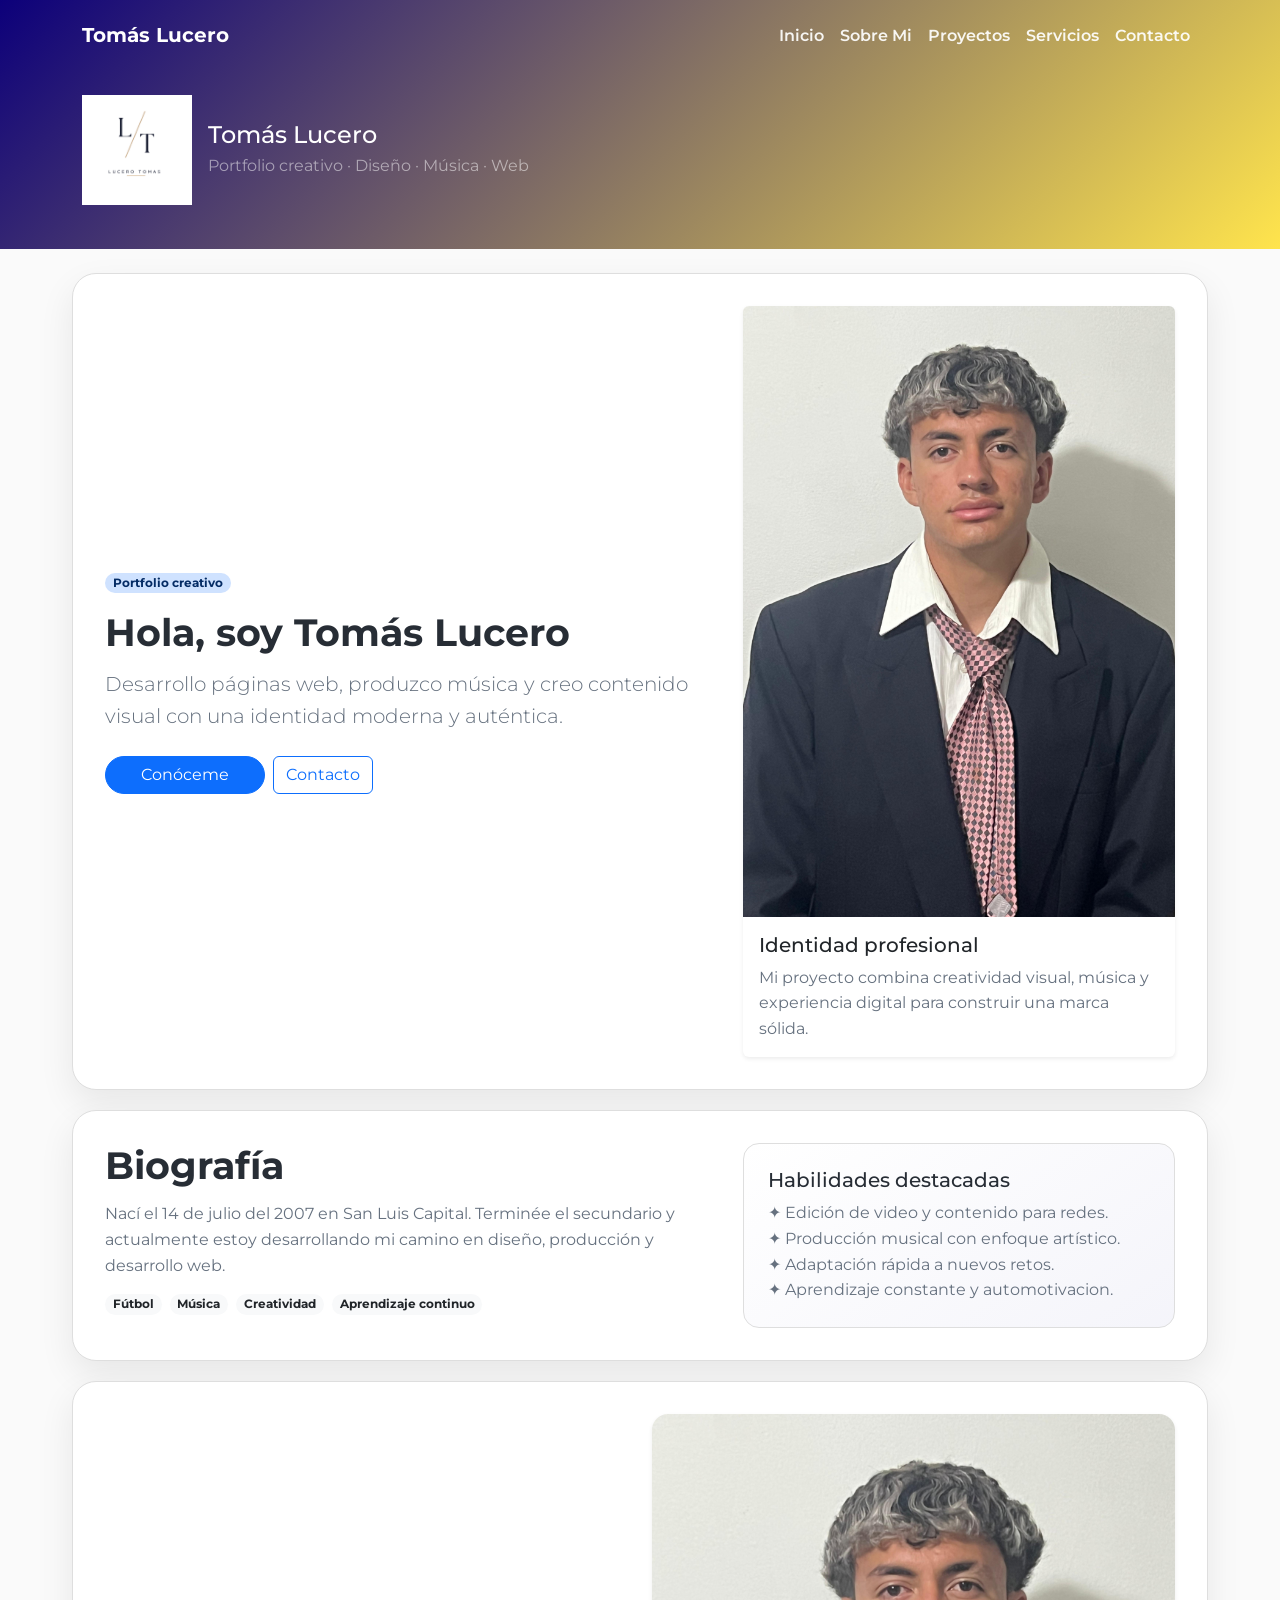
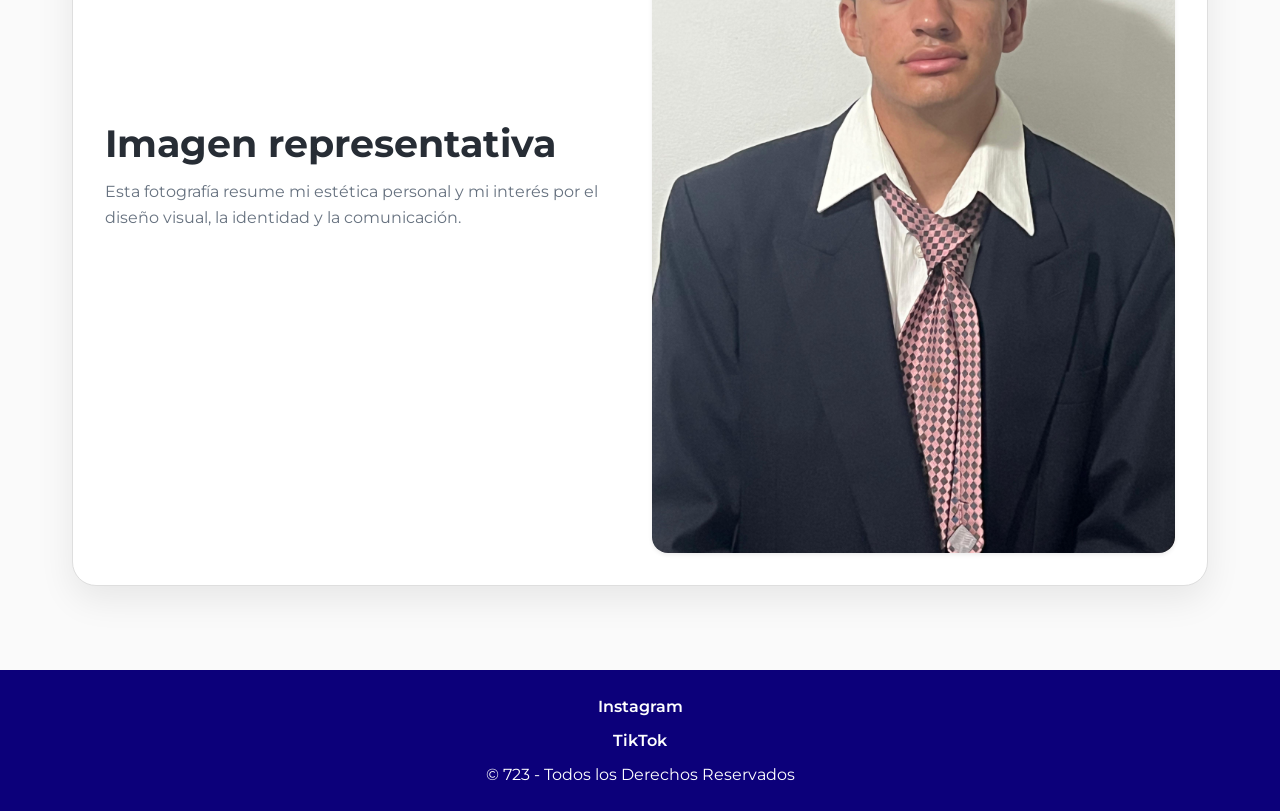
==== commit 9e916c70: "git y github" ====
--- a/index.html
+++ b/index.html
@@ -79,8 +79,8 @@
             <ul class="list-unstyled mb-0">
               <li>✦ Edición de video y contenido para redes.</li>
               <li>✦ Producción musical con enfoque artístico.</li>
-              <li>✦ Adaptación rápida a nuevos desafíos.</li>
-              <li>✦ Aprendizaje constante y automotivado.</li>
+              <li>✦ Adaptación rápida a nuevos retos.</li>
+              <li>✦ Aprendizaje constante y automotivacion.</li>
             </ul>
           </div>
         </div>
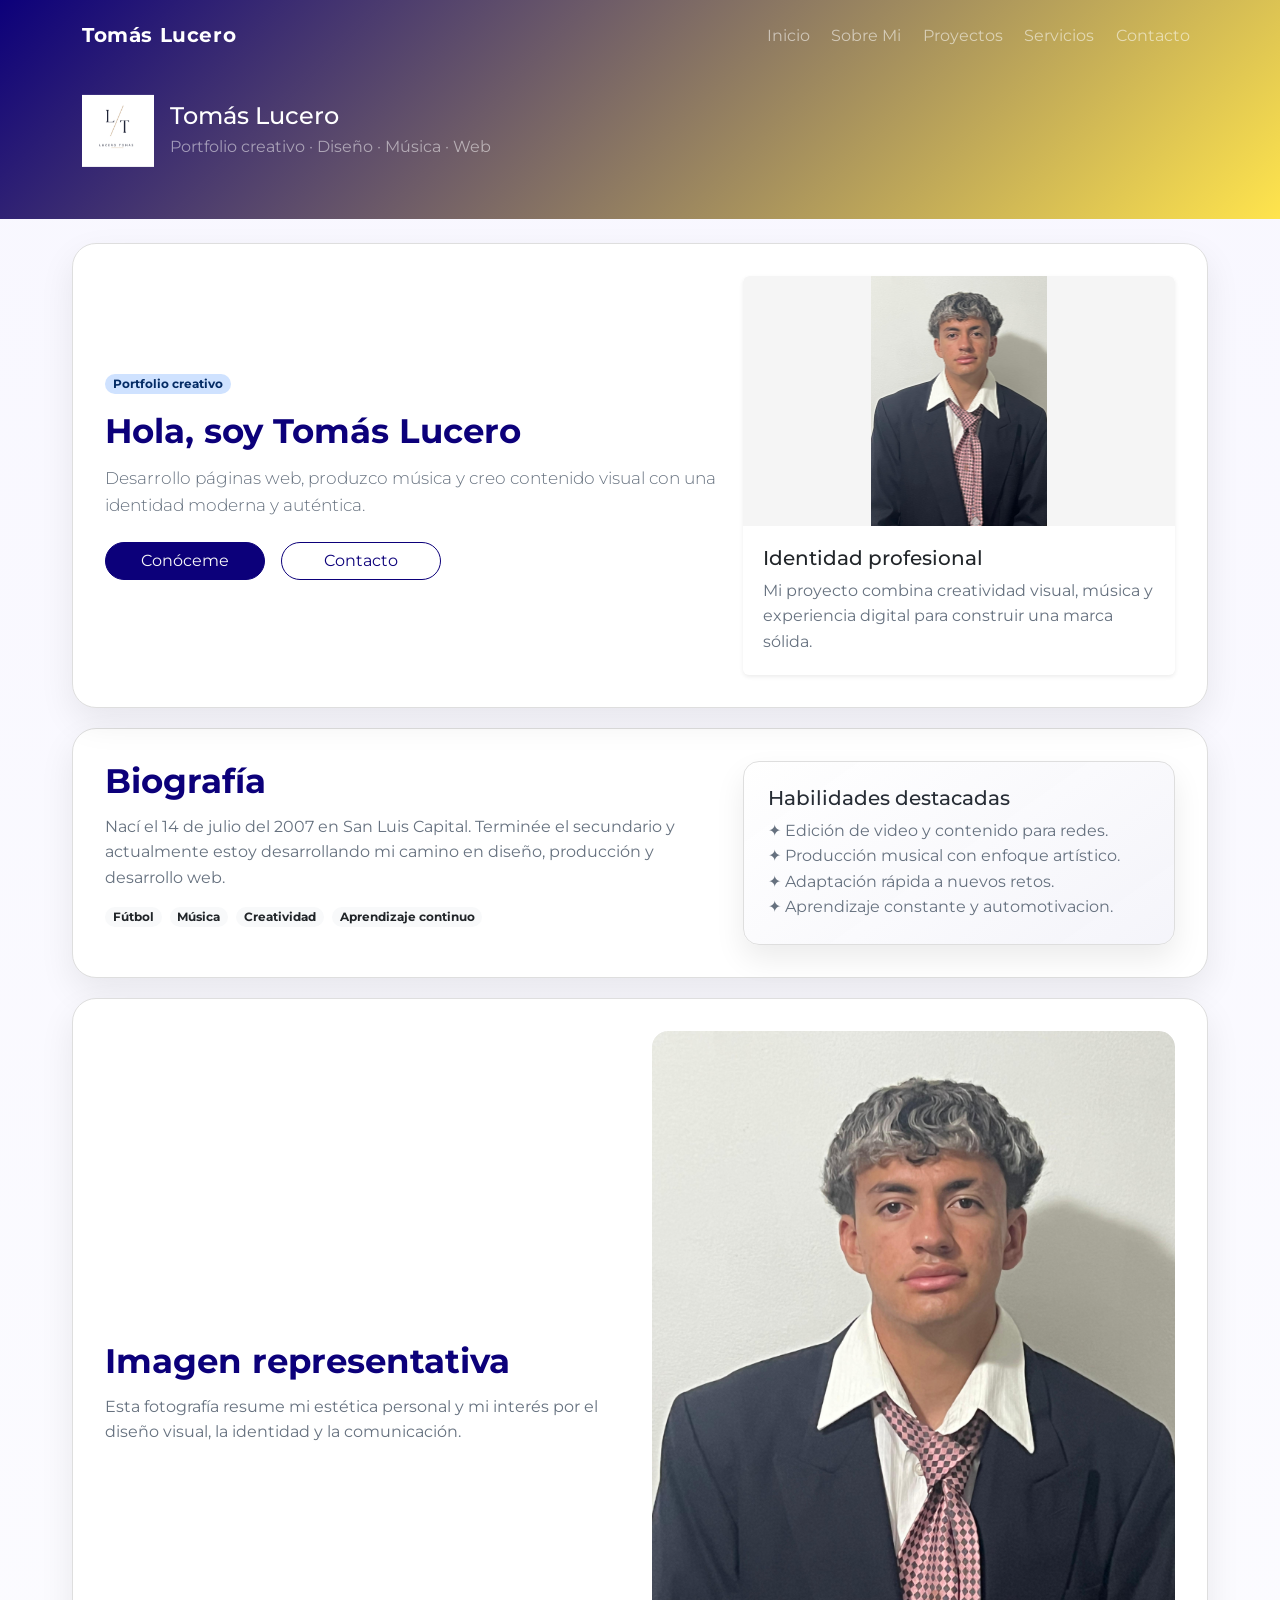
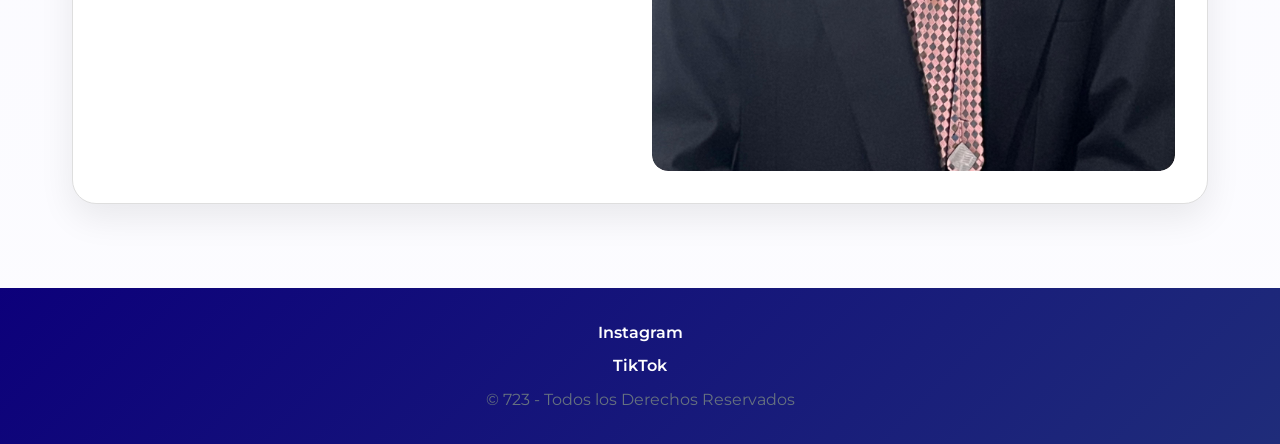
==== commit ef355b61: "animaciones" ====
--- a/index.html
+++ b/index.html
@@ -5,6 +5,7 @@
   <meta name="viewport" content="width=device-width, initial-scale=1.0">
   <title>Portfolio</title>
   <link href="https://cdn.jsdelivr.net/npm/bootstrap@5.3.8/dist/css/bootstrap.min.css" rel="stylesheet" integrity="sha384-sRIl4kxILFvY47J16cr9ZwB07vP4J8+LH7qKQnuqkuIAvNWLzeN8tE5YBujZqJLB" crossorigin="anonymous">
+  <link rel="stylesheet" href="https://unpkg.com/aos@2.3.4/dist/aos.css">
   <link rel="stylesheet" href="css/style.css">
 </head>
 <body>
@@ -38,20 +39,20 @@
   </header>
 
   <main>
-    <section class="section">
+    <section class="section" data-aos="fade-up">
       <div class="row align-items-center g-4">
         <div class="col-lg-7">
           <span class="badge rounded-pill bg-primary-subtle text-primary-emphasis">Portfolio creativo</span>
           <h2 class="section-title mt-3">Hola, soy Tomás Lucero</h2>
           <p class="lead">Desarrollo páginas web, produzco música y creo contenido visual con una identidad moderna y auténtica.</p>
-          <div class="d-flex flex-wrap gap-2 mt-4">
+          <div class="hero-actions mt-4">
             <a href="pages/sobre-mi.html" class="btn btn-primary btn-custom">Conóceme</a>
             <a href="pages/contacto.html" class="btn btn-outline-primary">Contacto</a>
           </div>
         </div>
         <div class="col-lg-5">
-          <div class="card border-0 shadow-sm h-100">
-            <img src="assets/Black and White Minimalist Corporate Resume (1).png" class="card-img-top rounded-top" alt="Fotografía representativa de perfil profesional">
+          <div class="card border-0 shadow-sm h-100" data-aos="fade-left">
+            <img src="assets/Black and White Minimalist Corporate Resume (1).png" class="card-img-top rounded-top" alt="Fotografía representativa de perfil profesional" style="object-fit: contain; object-position: center top; background-color: #f5f5f5;">
             <div class="card-body">
               <h3 class="h5">Identidad profesional</h3>
               <p class="mb-0">Mi proyecto combina creatividad visual, música y experiencia digital para construir una marca sólida.</p>
@@ -74,7 +75,7 @@
           </div>
         </div>
         <div class="col-lg-5">
-          <div class="info-card p-4 rounded-4">
+          <div class="info-card p-4 rounded-4" data-aos="zoom-in">
             <h4 class="h5">Habilidades destacadas</h4>
             <ul class="list-unstyled mb-0">
               <li>✦ Edición de video y contenido para redes.</li>
@@ -94,7 +95,7 @@
           <p>Esta fotografía resume mi estética personal y mi interés por el diseño visual, la identidad y la comunicación.</p>
         </div>
         <div class="col-lg-6">
-          <figure class="m-0">
+          <figure class="m-0" data-aos="fade-right">
             <img src="assets/Black and White Minimalist Corporate Resume (1).png" class="img-fluid rounded-4 shadow-sm" alt="Fotografía representativa de perfil profesional">
           </figure>
         </div>
@@ -109,5 +110,9 @@
   </footer>
 
   <script src="https://cdn.jsdelivr.net/npm/bootstrap@5.3.8/dist/js/bootstrap.bundle.min.js" integrity="sha384-FKyoEForCGlyvwx9Hj09JcYn3nv7wiPVlz7YYwJrWVcXK/BmnVDxM+D2scQbITxI" crossorigin="anonymous"></script>
+  <script src="https://unpkg.com/aos@2.3.4/dist/aos.js"></script>
+  <script>
+    AOS.init({ duration: 800, once: true, offset: 80 });
+  </script>
 </body>
 </html>
